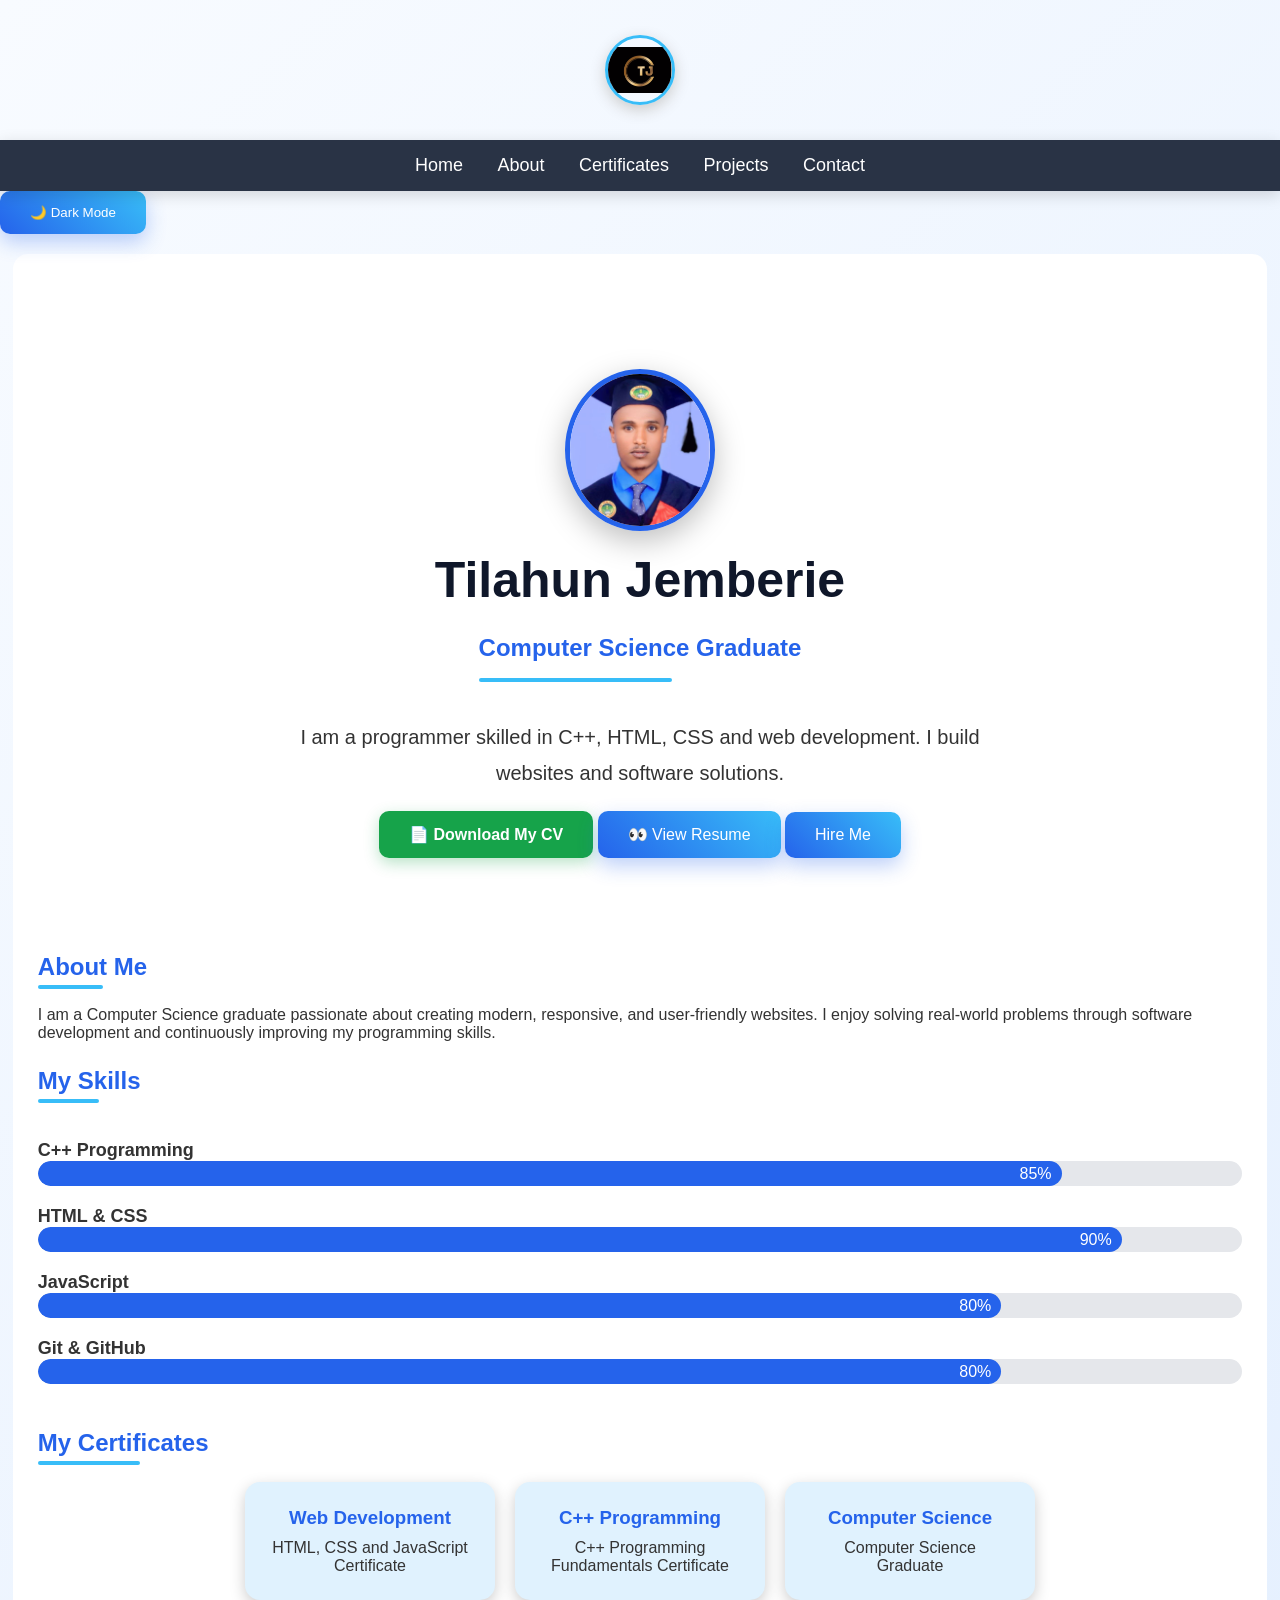
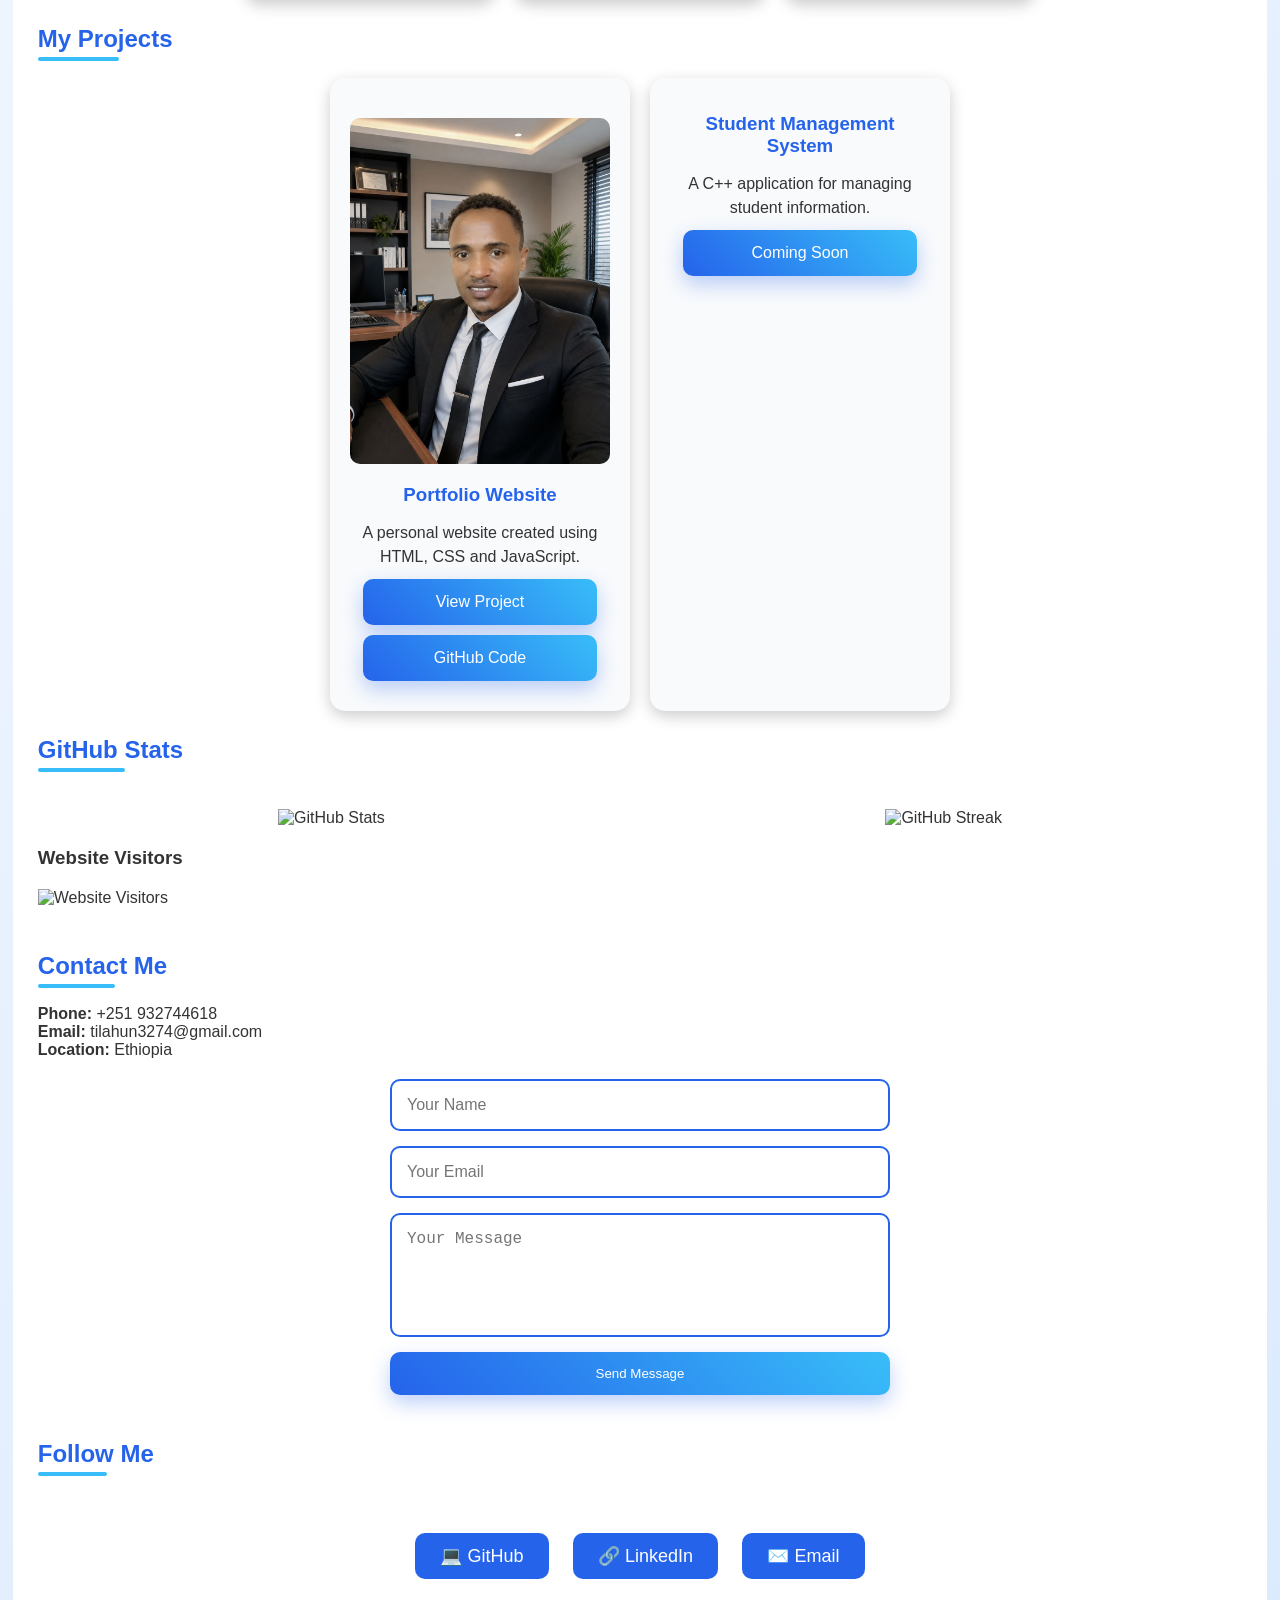
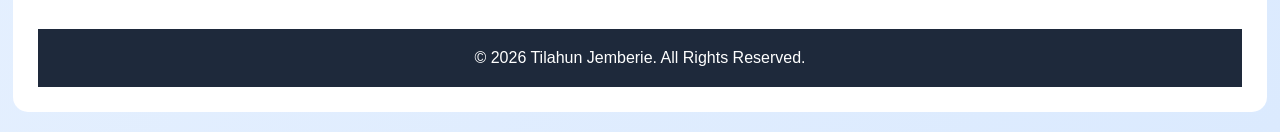
==== index.html @ b41d261a "Update Portfoilo" ====
<!DOCTYPE html>
<html>
<head> 

<meta name="theme-color" content="#2563eb">
   

   <meta charset="UTF-8">

<title>Tilahun Jemberie | Front-End Developer | Computer Science Graduate</title>

<meta name="description" content="Tilahun Jemberie is a Computer Science graduate and Front-End Developer specializing in HTML, CSS, JavaScript, C++ and responsive web development.">

<meta name="keywords" content="Tilahun Jemberie, Front-End Developer, Web Developer Ethiopia, HTML, CSS, JavaScript, C++, Portfolio">

<meta name="author" content="Tilahun Jemberie">

<meta name="robots" content="index, follow">

<meta name="viewport" content="width=device-width, initial-scale=1.0">

<link rel="canonical" href="https://tilahunjemberie.github.io/myportfolio/">

<meta property="og:type" content="website">
<meta property="og:title" content="Tilahun Jemberie Portfolio">
<meta property="og:description" content="Computer Science Graduate and Front-End Developer.">
<meta property="og:url" content="https://tilahunjemberie.github.io/myportfolio/">
<meta property="og:image" content="https://tilahunjemberie.github.io/myportfolio/images/TJ-logo.PNG">

<meta name="twitter:card" content="summary_large_image">
<meta name="twitter:title" content="Tilahun Jemberie Portfolio">
<meta name="twitter:description" content="Front-End Developer Portfolio">
<meta name="twitter:image" content="https://tilahunjemberie.github.io/myportfolio/images/TJ-logo.PNG">

<link rel="icon" type="image/png" href="images/TJ-logo.PNG">
<link rel="icon" href="favicon.ico">
 <link relel="stysheet" href="style.css">
<script type="application/ld+json">
{
  "@context":"https://schema.org",
  "@type":"Person",
  "name":"Tilahun Jemberie",
  "url":"https://tilahunjemberie.github.io/myportfolio/",
  "jobTitle":"Front-End Developer",
  "alumniOf":"Debre Markos University",
  "knowsAbout":[
    "HTML",
    "CSS",
    "JavaScript",
    "C++",
    "Web Development"
  ],
  "sameAs":[
    "https://github.com/tilahunjemberie",
    "https://www.linkedin.com/in/tilahunjemberie"
  ]
}
</script>
<link rel="stylesheet" href="style.css">

<!-- Google tag (gtag.js) -->
<script async src="https://www.googletagmanager.com/gtag/js?id=G-CJ6YFGTR1T"></script>

<script>
  window.dataLayer = window.dataLayer || [];

  function gtag(){
    dataLayer.push(arguments);
  }

  gtag('js', new Date());

  gtag('config', 'G-CJ6YFGTR1T');
</script>

</head>

<body>
<div id="loader"></div>
<header class="top-logo">
    <img src="./images/TJ-logo.PNG" class="logo" alt="TJ Logo">
</header>
<nav>
    <a href="#home">Home</a>
    <a href="#about">About</a>
    <a href="#certificates">Certificates</a>
    <a href="#projects">Projects</a>
    <a href="#contact">Contact</a>
</nav>
<button onclick="darkMode()" class="btn">
    🌙 Dark Mode
</button>

<div class="container">

<section id="home" class="hero">

<img src="images/myphoto.jpg" alt="Tilahun Jemberie" width="150">

<h1>Tilahun Jemberie</h1>

<h2 id="typing"></h2>
<p>
I am a programmer skilled in C++, HTML, CSS and web development.
I build websites and software solutions.
</p>

<a href="files/mycv.pdf" download class="btn cv-btn">
    📄 Download My CV
</a>
<a href="files/mycv.pdf" target="_blank" class="btn">
    👀 View Resume
</a>

<a href="#contact" class="btn">
Hire Me
</a>

</section>

<section id="about">

<h2>About Me</h2>

<p>
I am a Computer Science graduate passionate about creating modern, responsive, and user-friendly websites.
I enjoy solving real-world problems through software development and continuously improving my programming skills.
</p></section>


<section id="skills">

<h2>My Skills</h2>

<div class="skill">
    <p>C++ Programming</p>
    <div class="bar">
        <div class="cpp">85%</div>
    </div>
</div>

<div class="skill">
    <p>HTML & CSS</p>
    <div class="bar">
        <div class="htmlcss">90%</div>
    </div>
</div>

<div class="skill">
    <p>JavaScript</p>
    <div class="bar">
        <div class="javascript">80%</div>
    </div>
</div>

<div class="skill">
    <p>Git & GitHub</p>
    <div class="bar">
        <div class="git">80%</div>
    </div>
</div>

</section>
<section id="certificates">

<h2>My Certificates</h2>

<div class="certificate-container">

<div class="certificate-card">
<h3>Web Development</h3>
<p>HTML, CSS and JavaScript Certificate</p>
</div>

<div class="certificate-card">
<h3>C++ Programming</h3>
<p>C++ Programming Fundamentals Certificate</p>
</div>

<div class="certificate-card">
<h3>Computer Science</h3>
<p>Computer Science Graduate</p>
</div>

</div>

</section>

<section id="projects">

<h2>My Projects</h2>

<div class="projects-container">

    <div class="project-card">

        <img src="images/myphoto1.jpg" alt="Portfolio Project">

        <h3>Portfolio Website</h3>

        <p>
        A personal website created using HTML, CSS and JavaScript.
        </p>

        <a href="https://tilahunjemberie.github.io/myportfolio/" class="btn" target="_blank">
View Project
</a>
 <a href="https://github.com/TilahunJemberie/myportfolio" class="btn" target="_blank">
        GitHub Code
    </a>


    </div>


    <div class="project-card">

        <h3>Student Management System</h3>

        <p>
        A C++ application for managing student information.
        </p>

       <a href="#" class="btn">
Coming Soon
</a>

    </div>

</div>


</section> 
<section id="github">

<h2>GitHub Stats</h2>

<div class="github-stats">

<img
src="https://github-readme-stats-git-masterrstaa-rickstaa.vercel.app/api?username=TilahunJemberie&show_icons=true&theme=tokyonight"
alt="GitHub Stats">

<img
src="https://streak-stats.demolab.com?user=TilahunJemberie&theme=tokyonight"
alt="GitHub Streak">

</div>

<h3>Website Visitors</h3>

<img 
src="https://api.visitorbadge.io/api/visitors?path=tilahunjemberie.github.io/myportfolio&label=Visitors&countColor=%232563eb"
alt="Website Visitors">

</section>

<section id="contact">

<h2>Contact Me</h2>

<p><strong>Phone:</strong> +251 932744618</p>
<p><strong>Email:</strong> tilahun3274@gmail.com</p>
<p><strong>Location:</strong> Ethiopia</p>

<form
    class="contact-form"
    action="https://formspree.io/f/xbdnbvbo"
    method="POST">

    <input
        type="text"
        name="name"
        placeholder="Your Name"
        required>

    <input
        type="email"
        name="email"
        placeholder="Your Email"
        required>

    <textarea
        name="message"
        rows="5"
        placeholder="Your Message"
        required></textarea>

    <button type="submit" class="btn">
        Send Message
    </button>

</form>

</section>

<h2>Follow Me</h2>

<div class="social">

<a href="https://github.com/tilahunjemberie" target="_blank">
    💻 GitHub
</a>

<a href="https://www.linkedin.com/in/tilahunjemberie" target="_blank">
    🔗 LinkedIn
</a>

<a href="mailto:tilahun3274@gmail.com">
    ✉️ Email
</a>

</div>
<button id="topBtn" onclick="topFunction()">
    ⬆
</button>


<footer>
<p>© 2026 Tilahun Jemberie. All Rights Reserved.</p>
</footer>

<script src="script.js"></script>
</body>
</html>
---- style.css ----
*{
    margin:0;
    padding:0;
    box-sizing:border-box;
}

html{
    scroll-behavior:smooth;
}

body{
    font-family: Arial, sans-serif;
    background: linear-gradient(135deg, #f8fbff, #dbeafe);
    color: #333;
}

/* Navigation */
 nav{
    background:rgba(30,41,59,0.95);
    padding:15px;
    text-align:center;
    position:sticky;
    top:0;
    z-index:1000;
    backdrop-filter:blur(10px);
    box-shadow:0 4px 15px rgba(0,0,0,.15);
}

nav a{
    color:white;
    text-decoration:none;
    margin:15px;
    font-size:18px;
}

nav a:hover{
    color:#38bdf8;
}


/* Main container */
.container{
    background:white;
    width:98%;
    max-width:1600px;
    margin:20px auto;
    padding:25px;
    border-radius:15px;
}
/* Profile */
section:first-child{
    text-align:center;
}

h1{
    color:#0f172a;
    text-align:center;
    font-size:40px;
}

h2{
    color:#2563eb;
    margin-top:25px;
    margin-bottom:25px;
    position:relative;
    display:inline-block;
}

h2::after{
    content:"";
    position:absolute;
    left:0;
    bottom:-8px;
    width:60%;
    height:4px;
    background:#38bdf8;
    border-radius:5px;
}

img{
    display:block;
    margin:20px auto;
}

.hero img{
    border-radius:50%;
    border:5px solid #2563eb;
}

.project-card img{
    width:100%;
    border-radius:10px;
    border:none;
}

/* Skills */
ul{
    list-style:none;
}

li{
    background:#e0f2fe;
    margin:10px 0;
    padding:12px;
    border-radius:8px;
}


/* Projects */
.project{
    background:#f8fafc;
    padding:20px;
    margin:20px 0;
    border-left:5px solid #2563eb;
    border-radius:10px;
    transition:0.3s;
}

.project:hover{
    transform:translateY(-5px);
    box-shadow:0 8px 20px #ccc;
}


/* Buttons */
/* Buttons */

.btn{
    display:inline-block;
    padding:14px 30px;
    color:white;
    text-decoration:none;
    border:none;
    border-radius:10px;
    cursor:pointer;
    background:linear-gradient(45deg,#2563eb,#38bdf8);
    box-shadow:0 8px 20px rgba(37,99,235,.3);
    transition:all .3s ease;
}

.btn:hover{
    transform:translateY(-4px);
    box-shadow:0 12px 25px rgba(37,99,235,.4);
}

/* Footer */
footer{
    background:#1e293b;
    color:#fff;
    text-align:center;
    padding:20px;
    margin-top:40px;
    font-size:16px;
}
.dark footer{
    background:#020617;
    color:#fff;
}


/* Mobile */
.skill{
    margin:20px 0;
}

.skill p{
    font-size:18px;
    font-weight:bold;
}

.bar{
    background:#e5e7eb;
    border-radius:20px;
    height:25px;
    overflow:hidden;
}

.bar div{
    height:100%;
    background:#2563eb;
    color:white;
    text-align:right;
    padding-right:10px;
    line-height:25px;
    border-radius:20px;
}

.cpp{
    width:85%;
}

.htmlcss{
    width:90%;
}

.dark{
    background:linear-gradient(135deg,#020617,#1e293b);
}

.dark h1,
.dark h2,
.dark h3,
.dark p,
.dark li {
    color: white;
}

.dark .project {
    background: #334155;
}

.dark .btn{
    background:#38bdf8;
    color:#0f172a;
}
.hero{
    text-align:center;
    padding:70px 20px;
    animation:fadeIn 1.5s ease;
}


.hero img{

box-shadow:0 10px 30px rgba(0,0,0,.25);

}

.hero img:hover{

transform:scale(1.08);

box-shadow:0 20px 40px rgba(0,0,0,.35);

} 
.hero h1{
    font-size:50px;
    animation:slideDown 1s ease;
}

.hero p{
    font-size:20px;
    max-width:700px;
    margin:20px auto;
    line-height:1.8;
}
@keyframes fadeIn{
    from{
        opacity:0;
    }
    to{
        opacity:1;
    }
}

@keyframes slideDown{
    from{
        transform:translateY(-30px);
        opacity:0;
    }
    to{
        transform:translateY(0);
        opacity:1;
    }
}
/* Project Cards */

.projects-container{
    display:flex;
    gap:20px;
    flex-wrap:wrap;
    justify-content:center;
}

.project-card{
    background:#f8fafc;
    width:300px;
    padding:20px;
    border-radius:15px;
    text-align:center;
    box-shadow:0 5px 15px #ccc;
    transition:0.3s;
}

.project-card h3{
    color:#2563eb;
    margin:15px 0;
}

.project-card p{
    line-height:1.5;
}
.project-card .btn{

display:block;

margin:10px auto;

width:90%;

}


/* Dark Mode Project Cards */

.dark .project-card{
    background:#334155;
}

.dark .project-card h3{
    color:#38bdf8;
}


/* Mobile Project Cards */

@media(max-width:600px){

    .project-card{
        width:100%;
    }

}
/* Contact Form */

.contact-form{
    display:flex;
    flex-direction:column;
    gap:15px;
    max-width:500px;
    margin:20px auto;
}

.contact-form input,
.contact-form textarea{
    padding:15px;
    border:2px solid #2563eb;
    border-radius:10px;
    font-size:16px;
    outline:none;
}

.contact-form textarea{
    resize:none;
}

.contact-form input:focus,
.contact-form textarea:focus{
    border-color:#38bdf8;
}

.contact-form button{
    border:none;
    cursor:pointer;
}


/* Dark Mode */

.dark .contact-form input,
.dark .contact-form textarea{
    background:#334155;
    color:white;
}
/* Certificates */

.certificate-container{
    display:flex;
    gap:20px;
    flex-wrap:wrap;
    justify-content:center;
}

.certificate-card{
    background:#e0f2fe;
    width:250px;
    padding:25px;
    border-radius:15px;
    text-align:center;
    box-shadow:0 5px 15px #ccc;
    transition:0.3s;
}

.certificate-card:hover{
    transform:translateY(-8px);
}

.certificate-card h3{
    color:#2563eb;
    margin-bottom:10px;
}


.dark .certificate-card{
    background:#334155;
}

.dark .certificate-card h3{
    color:#38bdf8;
}


@media(max-width:600px){

    .certificate-card{
        width:100%;
    }

}
/* Social Links */

.social{
    text-align:center;
    margin:30px 0;
}

.social a{
    display:inline-block;
    background:#2563eb;
    color:white;
    text-decoration:none;
    padding:12px 25px;
    margin:10px;
    border-radius:10px;
    transition:0.3s;
}

.social a:hover{
    background:#1d4ed8;
    transform:translateY(-5px);
}


.dark .social a{
    background:#38bdf8;
    color:#0f172a;
}


@media(max-width:600px){

    .social a{
        display:block;
        width:70%;
        margin:15px auto;
    }

}
.javascript{
    width:80%;
}

.git{
    width:80%;
}
@media (max-width:600px){

    nav a{
        display:block;
        margin:10px;
    }


    .project-card,
    .certificate-card{
        width:100%;
    }

    .hero img{
        width:120px;
        height:120px;
    }

    .btn{
        display:block;
        width:80%;
        margin:10px auto;
    }
}
.dark .container{
    background:#1e293b;
    color:white;

}
.dark nav,
.dark footer{
    background:#020617;
}
.dark .bar{
    background:#475569;
}
#typing{
    color:#2563eb;
    min-height:40px;
}
.social a{
    display:inline-flex;
    align-items:center;
    justify-content:center;
    gap:8px;
    font-size:18px;
    transition:0.3s;
}

.social a:hover{
    transform:translateY(-8px) scale(1.05);
}
/* CV Button */

.cv-btn{
    background:#16a34a;
    font-weight:bold;
    box-shadow:0 5px 15px rgba(22,163,74,0.3);
}

.cv-btn:hover{
    background:#15803d;
    transform:translateY(-5px);
}
/* Logo */

.top-logo{
    text-align:center;
    padding:15px;
}

.logo{
    width:70px;
    height:70px;
    object-fit:contain;
    border-radius:50%;
    border:3px solid #38bdf8;
    box-shadow:0 5px 15px #ccc;
}
/* Scroll To Top */

#topBtn{
    display:none;
    position:fixed;
    bottom:20px;
    right:20px;
    z-index:999;
    border:none;
    outline:none;
    background:#2563eb;
    color:white;
    cursor:pointer;
    padding:15px 18px;
    border-radius:50%;
    font-size:22px;
    transition:.3s;
}

#topBtn:hover{
    background:#1d4ed8;
    transform:scale(1.1);

}
.project-card,
.certificate-card{

transition:.4s;

}

.project-card:hover,
.certificate-card:hover{

transform:translateY(-10px) scale(1.03);

box-shadow:0 15px 35px rgba(0,0,0,.2);

}
@media (max-width:600px){

.container{
    width:100%;
    margin:0;
    padding:15px;
    border-radius:0;
}

}
#loader{
position:fixed;
top:0;
left:0;
width:100%;
height:100%;
background:white;
display:flex;
justify-content:center;
align-items:center;
z-index:9999;
}

#loader::after{
content:"";
width:50px;
height:50px;
border:5px solid #2563eb;
border-top:5px solid transparent;
border-radius:50%;
animation:spin 1s linear infinite;
}

@keyframes spin{
100%{
transform:rotate(360deg);
}
}
#github img{
    display:block;
    margin:20px auto;
    max-width:100%;
}
.visitor-counter{
    text-align:center;
    margin:30px 0;
}

.visitor-counter img{
    margin:auto;
}
.github-stats{
    display:flex;
    gap:20px;
    flex-wrap:wrap;
    justify-content:center;
}

.github-stats img{
    max-width:100%;
}
---- style.css ----
*{
    margin:0;
    padding:0;
    box-sizing:border-box;
}

html{
    scroll-behavior:smooth;
}

body{
    font-family: Arial, sans-serif;
    background: linear-gradient(135deg, #f8fbff, #dbeafe);
    color: #333;
}

/* Navigation */
 nav{
    background:rgba(30,41,59,0.95);
    padding:15px;
    text-align:center;
    position:sticky;
    top:0;
    z-index:1000;
    backdrop-filter:blur(10px);
    box-shadow:0 4px 15px rgba(0,0,0,.15);
}

nav a{
    color:white;
    text-decoration:none;
    margin:15px;
    font-size:18px;
}

nav a:hover{
    color:#38bdf8;
}


/* Main container */
.container{
    background:white;
    width:98%;
    max-width:1600px;
    margin:20px auto;
    padding:25px;
    border-radius:15px;
}
/* Profile */
section:first-child{
    text-align:center;
}

h1{
    color:#0f172a;
    text-align:center;
    font-size:40px;
}

h2{
    color:#2563eb;
    margin-top:25px;
    margin-bottom:25px;
    position:relative;
    display:inline-block;
}

h2::after{
    content:"";
    position:absolute;
    left:0;
    bottom:-8px;
    width:60%;
    height:4px;
    background:#38bdf8;
    border-radius:5px;
}

img{
    display:block;
    margin:20px auto;
}

.hero img{
    border-radius:50%;
    border:5px solid #2563eb;
}

.project-card img{
    width:100%;
    border-radius:10px;
    border:none;
}

/* Skills */
ul{
    list-style:none;
}

li{
    background:#e0f2fe;
    margin:10px 0;
    padding:12px;
    border-radius:8px;
}


/* Projects */
.project{
    background:#f8fafc;
    padding:20px;
    margin:20px 0;
    border-left:5px solid #2563eb;
    border-radius:10px;
    transition:0.3s;
}

.project:hover{
    transform:translateY(-5px);
    box-shadow:0 8px 20px #ccc;
}


/* Buttons */
/* Buttons */

.btn{
    display:inline-block;
    padding:14px 30px;
    color:white;
    text-decoration:none;
    border:none;
    border-radius:10px;
    cursor:pointer;
    background:linear-gradient(45deg,#2563eb,#38bdf8);
    box-shadow:0 8px 20px rgba(37,99,235,.3);
    transition:all .3s ease;
}

.btn:hover{
    transform:translateY(-4px);
    box-shadow:0 12px 25px rgba(37,99,235,.4);
}

/* Footer */
footer{
    background:#1e293b;
    color:#fff;
    text-align:center;
    padding:20px;
    margin-top:40px;
    font-size:16px;
}
.dark footer{
    background:#020617;
    color:#fff;
}


/* Mobile */
.skill{
    margin:20px 0;
}

.skill p{
    font-size:18px;
    font-weight:bold;
}

.bar{
    background:#e5e7eb;
    border-radius:20px;
    height:25px;
    overflow:hidden;
}

.bar div{
    height:100%;
    background:#2563eb;
    color:white;
    text-align:right;
    padding-right:10px;
    line-height:25px;
    border-radius:20px;
}

.cpp{
    width:85%;
}

.htmlcss{
    width:90%;
}

.dark{
    background:linear-gradient(135deg,#020617,#1e293b);
}

.dark h1,
.dark h2,
.dark h3,
.dark p,
.dark li {
    color: white;
}

.dark .project {
    background: #334155;
}

.dark .btn{
    background:#38bdf8;
    color:#0f172a;
}
.hero{
    text-align:center;
    padding:70px 20px;
    animation:fadeIn 1.5s ease;
}


.hero img{

box-shadow:0 10px 30px rgba(0,0,0,.25);

}

.hero img:hover{

transform:scale(1.08);

box-shadow:0 20px 40px rgba(0,0,0,.35);

} 
.hero h1{
    font-size:50px;
    animation:slideDown 1s ease;
}

.hero p{
    font-size:20px;
    max-width:700px;
    margin:20px auto;
    line-height:1.8;
}
@keyframes fadeIn{
    from{
        opacity:0;
    }
    to{
        opacity:1;
    }
}

@keyframes slideDown{
    from{
        transform:translateY(-30px);
        opacity:0;
    }
    to{
        transform:translateY(0);
        opacity:1;
    }
}
/* Project Cards */

.projects-container{
    display:flex;
    gap:20px;
    flex-wrap:wrap;
    justify-content:center;
}

.project-card{
    background:#f8fafc;
    width:300px;
    padding:20px;
    border-radius:15px;
    text-align:center;
    box-shadow:0 5px 15px #ccc;
    transition:0.3s;
}

.project-card h3{
    color:#2563eb;
    margin:15px 0;
}

.project-card p{
    line-height:1.5;
}
.project-card .btn{

display:block;

margin:10px auto;

width:90%;

}


/* Dark Mode Project Cards */

.dark .project-card{
    background:#334155;
}

.dark .project-card h3{
    color:#38bdf8;
}


/* Mobile Project Cards */

@media(max-width:600px){

    .project-card{
        width:100%;
    }

}
/* Contact Form */

.contact-form{
    display:flex;
    flex-direction:column;
    gap:15px;
    max-width:500px;
    margin:20px auto;
}

.contact-form input,
.contact-form textarea{
    padding:15px;
    border:2px solid #2563eb;
    border-radius:10px;
    font-size:16px;
    outline:none;
}

.contact-form textarea{
    resize:none;
}

.contact-form input:focus,
.contact-form textarea:focus{
    border-color:#38bdf8;
}

.contact-form button{
    border:none;
    cursor:pointer;
}


/* Dark Mode */

.dark .contact-form input,
.dark .contact-form textarea{
    background:#334155;
    color:white;
}
/* Certificates */

.certificate-container{
    display:flex;
    gap:20px;
    flex-wrap:wrap;
    justify-content:center;
}

.certificate-card{
    background:#e0f2fe;
    width:250px;
    padding:25px;
    border-radius:15px;
    text-align:center;
    box-shadow:0 5px 15px #ccc;
    transition:0.3s;
}

.certificate-card:hover{
    transform:translateY(-8px);
}

.certificate-card h3{
    color:#2563eb;
    margin-bottom:10px;
}


.dark .certificate-card{
    background:#334155;
}

.dark .certificate-card h3{
    color:#38bdf8;
}


@media(max-width:600px){

    .certificate-card{
        width:100%;
    }

}
/* Social Links */

.social{
    text-align:center;
    margin:30px 0;
}

.social a{
    display:inline-block;
    background:#2563eb;
    color:white;
    text-decoration:none;
    padding:12px 25px;
    margin:10px;
    border-radius:10px;
    transition:0.3s;
}

.social a:hover{
    background:#1d4ed8;
    transform:translateY(-5px);
}


.dark .social a{
    background:#38bdf8;
    color:#0f172a;
}


@media(max-width:600px){

    .social a{
        display:block;
        width:70%;
        margin:15px auto;
    }

}
.javascript{
    width:80%;
}

.git{
    width:80%;
}
@media (max-width:600px){

    nav a{
        display:block;
        margin:10px;
    }


    .project-card,
    .certificate-card{
        width:100%;
    }

    .hero img{
        width:120px;
        height:120px;
    }

    .btn{
        display:block;
        width:80%;
        margin:10px auto;
    }
}
.dark .container{
    background:#1e293b;
    color:white;

}
.dark nav,
.dark footer{
    background:#020617;
}
.dark .bar{
    background:#475569;
}
#typing{
    color:#2563eb;
    min-height:40px;
}
.social a{
    display:inline-flex;
    align-items:center;
    justify-content:center;
    gap:8px;
    font-size:18px;
    transition:0.3s;
}

.social a:hover{
    transform:translateY(-8px) scale(1.05);
}
/* CV Button */

.cv-btn{
    background:#16a34a;
    font-weight:bold;
    box-shadow:0 5px 15px rgba(22,163,74,0.3);
}

.cv-btn:hover{
    background:#15803d;
    transform:translateY(-5px);
}
/* Logo */

.top-logo{
    text-align:center;
    padding:15px;
}

.logo{
    width:70px;
    height:70px;
    object-fit:contain;
    border-radius:50%;
    border:3px solid #38bdf8;
    box-shadow:0 5px 15px #ccc;
}
/* Scroll To Top */

#topBtn{
    display:none;
    position:fixed;
    bottom:20px;
    right:20px;
    z-index:999;
    border:none;
    outline:none;
    background:#2563eb;
    color:white;
    cursor:pointer;
    padding:15px 18px;
    border-radius:50%;
    font-size:22px;
    transition:.3s;
}

#topBtn:hover{
    background:#1d4ed8;
    transform:scale(1.1);

}
.project-card,
.certificate-card{

transition:.4s;

}

.project-card:hover,
.certificate-card:hover{

transform:translateY(-10px) scale(1.03);

box-shadow:0 15px 35px rgba(0,0,0,.2);

}
@media (max-width:600px){

.container{
    width:100%;
    margin:0;
    padding:15px;
    border-radius:0;
}

}
#loader{
position:fixed;
top:0;
left:0;
width:100%;
height:100%;
background:white;
display:flex;
justify-content:center;
align-items:center;
z-index:9999;
}

#loader::after{
content:"";
width:50px;
height:50px;
border:5px solid #2563eb;
border-top:5px solid transparent;
border-radius:50%;
animation:spin 1s linear infinite;
}

@keyframes spin{
100%{
transform:rotate(360deg);
}
}
#github img{
    display:block;
    margin:20px auto;
    max-width:100%;
}
.visitor-counter{
    text-align:center;
    margin:30px 0;
}

.visitor-counter img{
    margin:auto;
}
.github-stats{
    display:flex;
    gap:20px;
    flex-wrap:wrap;
    justify-content:center;
}

.github-stats img{
    max-width:100%;
}
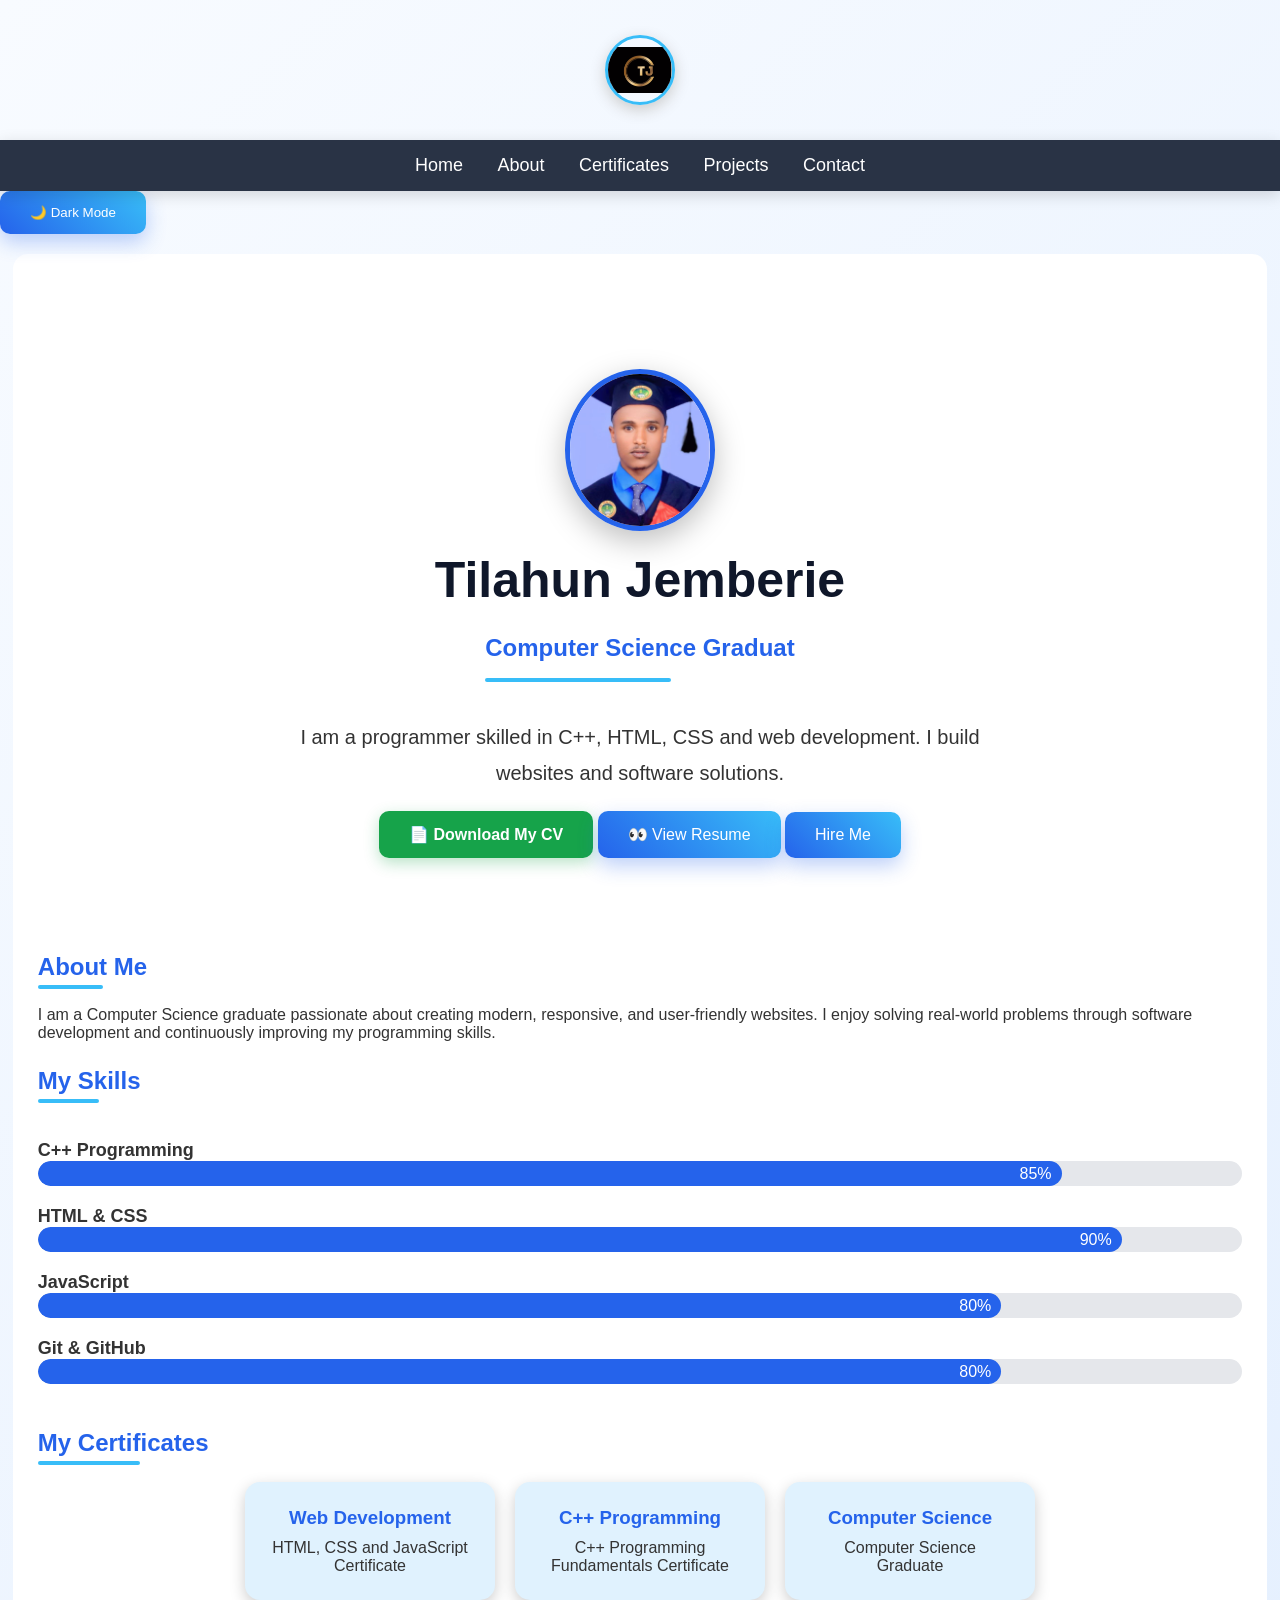
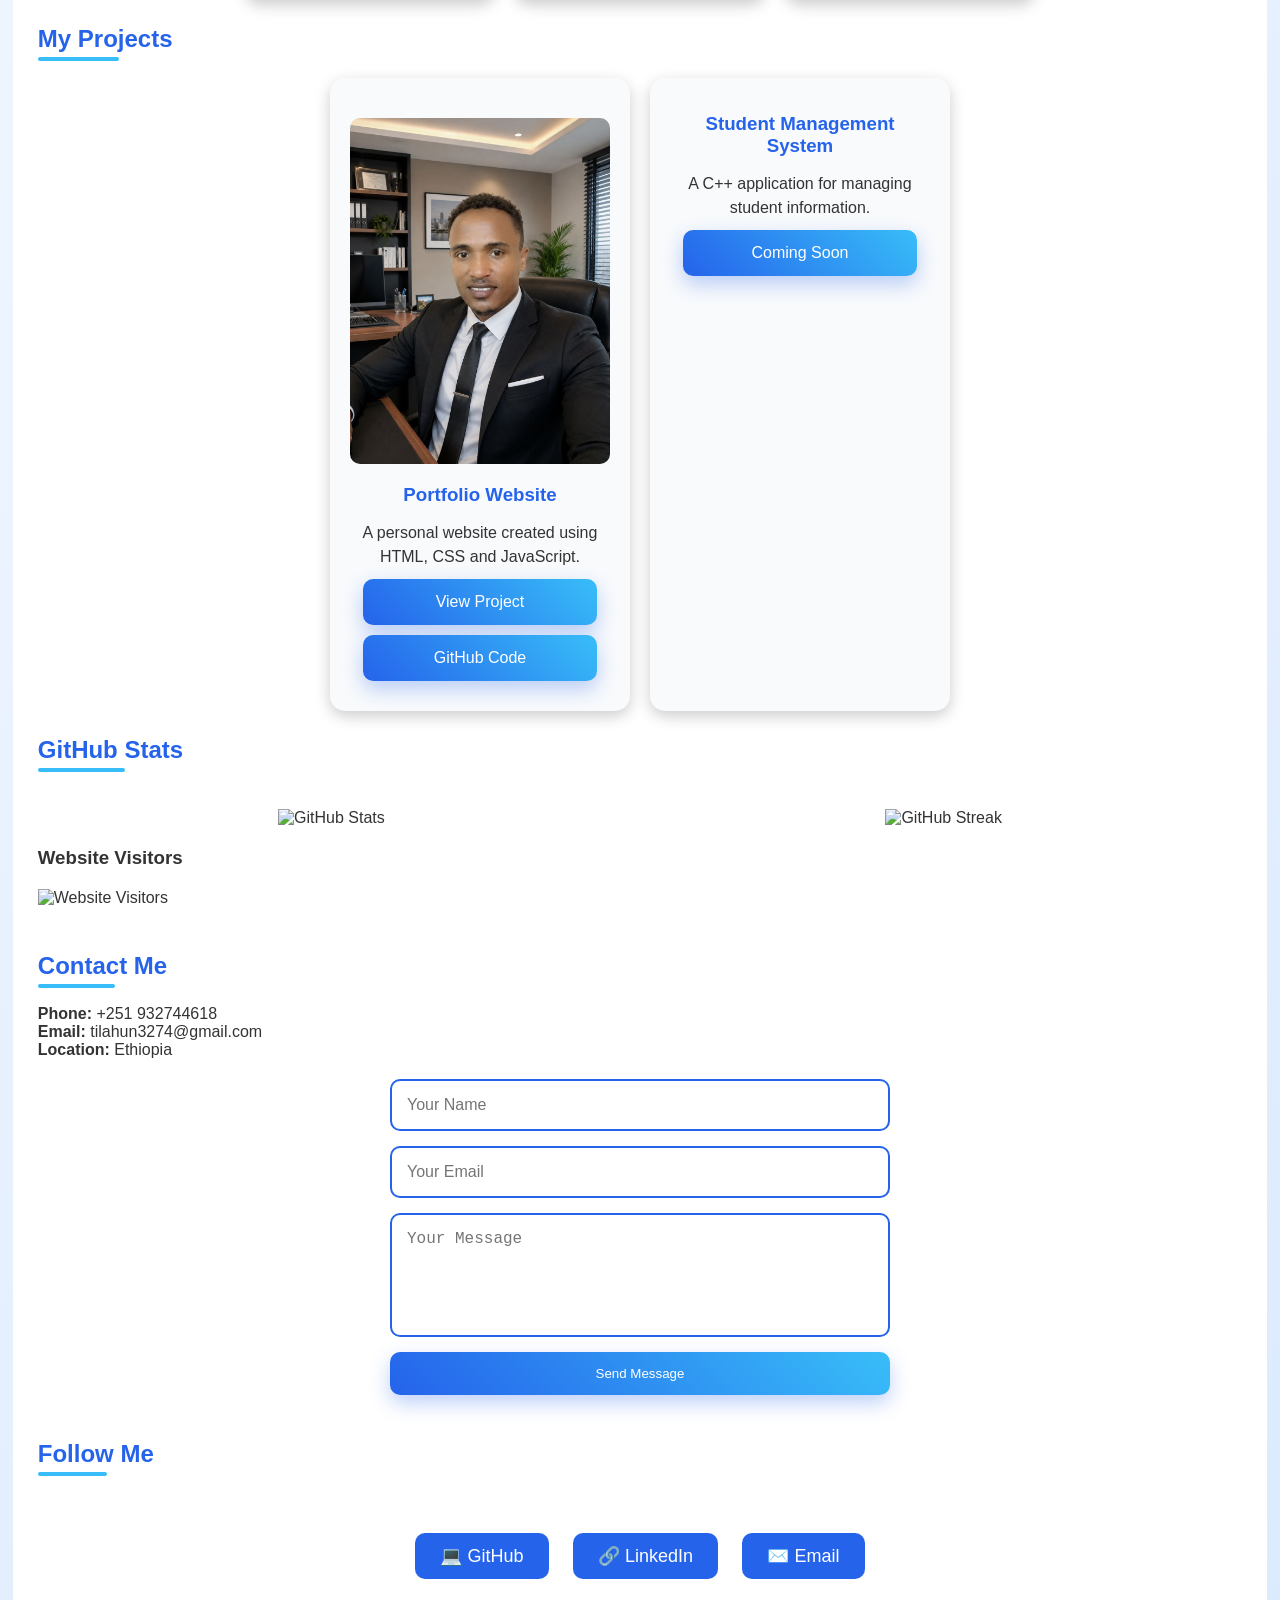
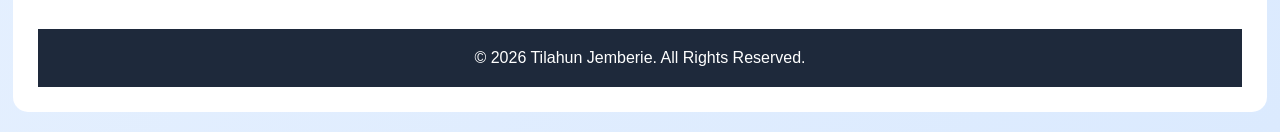
==== commit d949ed41: "Update Portfolio" ====
--- a/index.html
+++ b/index.html
@@ -33,9 +33,7 @@
 <meta name="twitter:image" content="https://tilahunjemberie.github.io/myportfolio/images/TJ-logo.PNG">
 
 <link rel="icon" type="image/png" href="images/TJ-logo.PNG">
-<link rel="icon" href="favicon.ico">
- <link relel="stysheet" href="style.css">
-<script type="application/ld+json">
+ <script type="application/ld+json">
 {
   "@context":"https://schema.org",
   "@type":"Person",
@@ -238,7 +236,7 @@
 <div class="github-stats">
 
 <img
-src="https://github-readme-stats-git-masterrstaa-rickstaa.vercel.app/api?username=TilahunJemberie&show_icons=true&theme=tokyonight"
+src="https://github-readme-stats.vercel.app/api?username=TilahunJemberie&show_icons=true&theme=tokyonight"
 alt="GitHub Stats">
 
 <img
--- a/style.css
+++ b/style.css
@@ -631,4 +631,15 @@
 
 .github-stats img{
     max-width:100%;
+}
+.github-stats{
+    display:flex;
+    justify-content:center;
+    align-items:center;
+    gap:20px;
+    flex-wrap:wrap;
+}
+
+.github-stats img{
+    max-width:100%;
 }
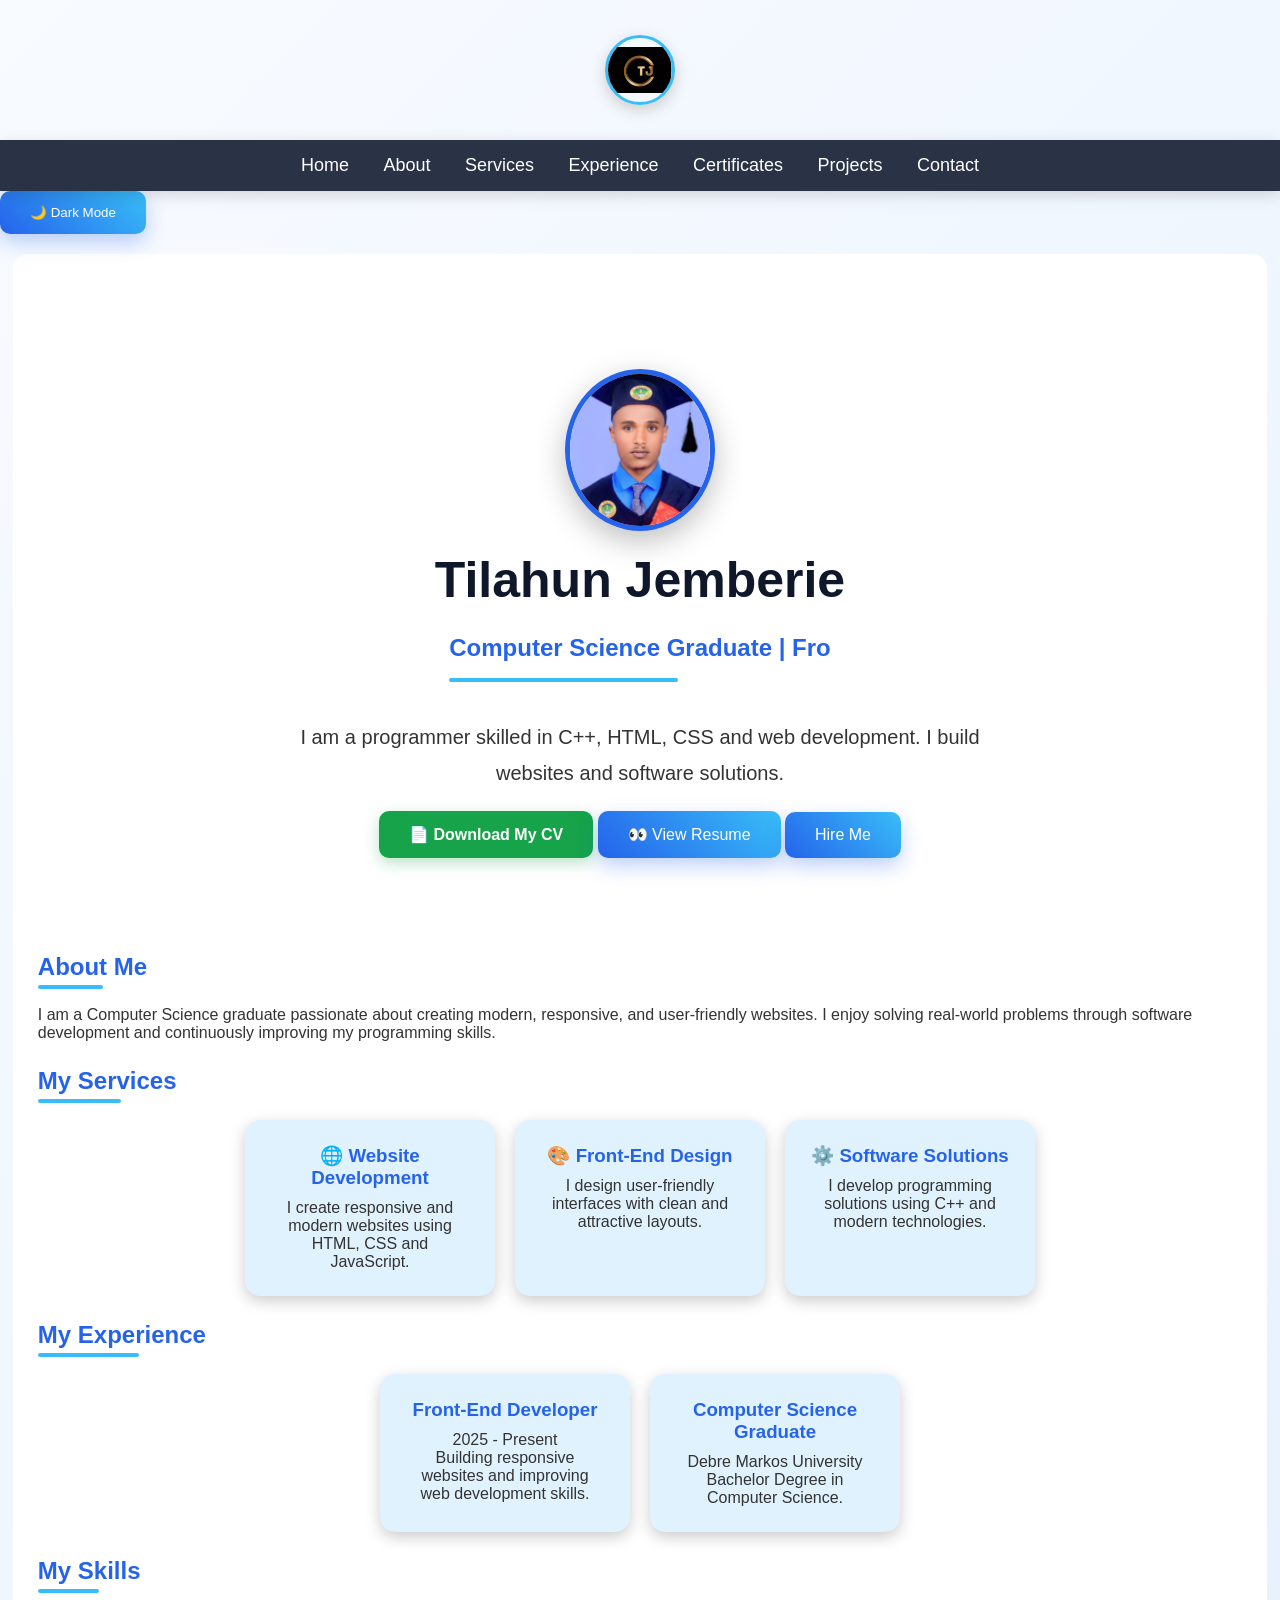
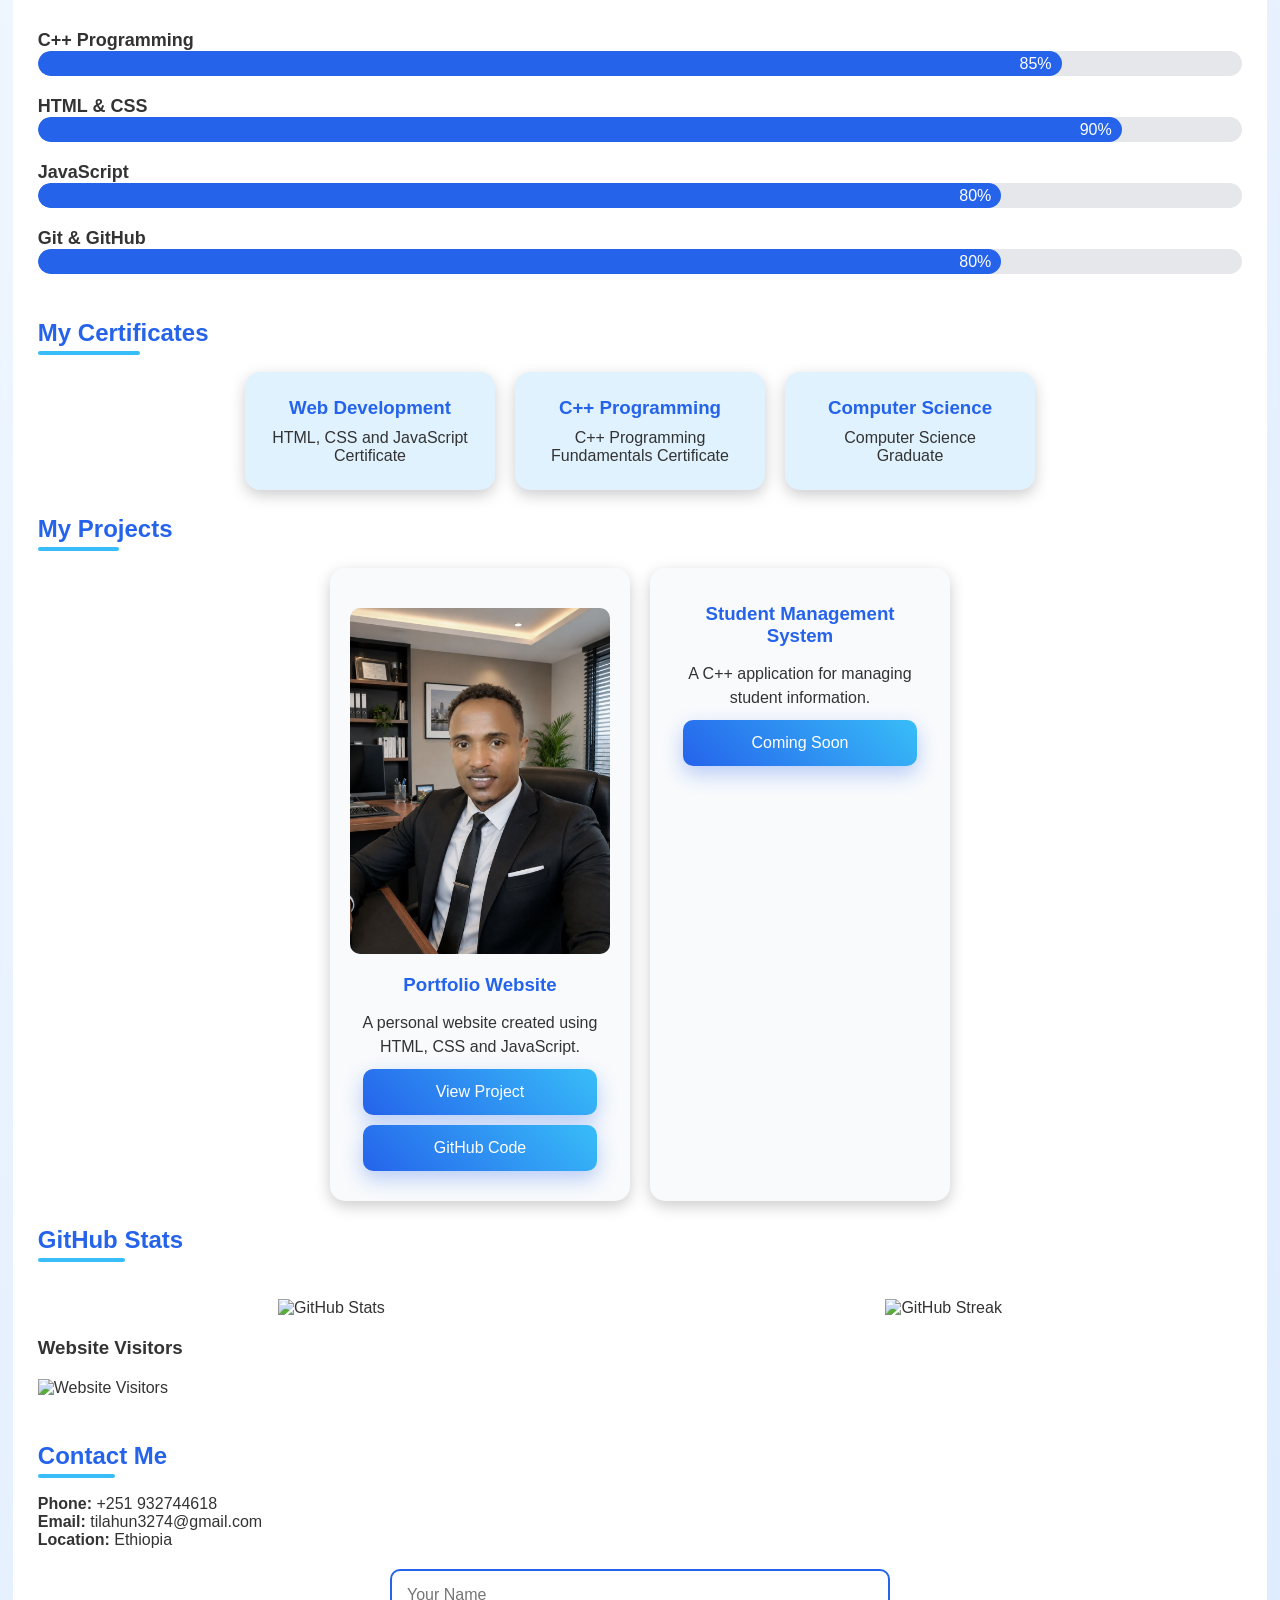
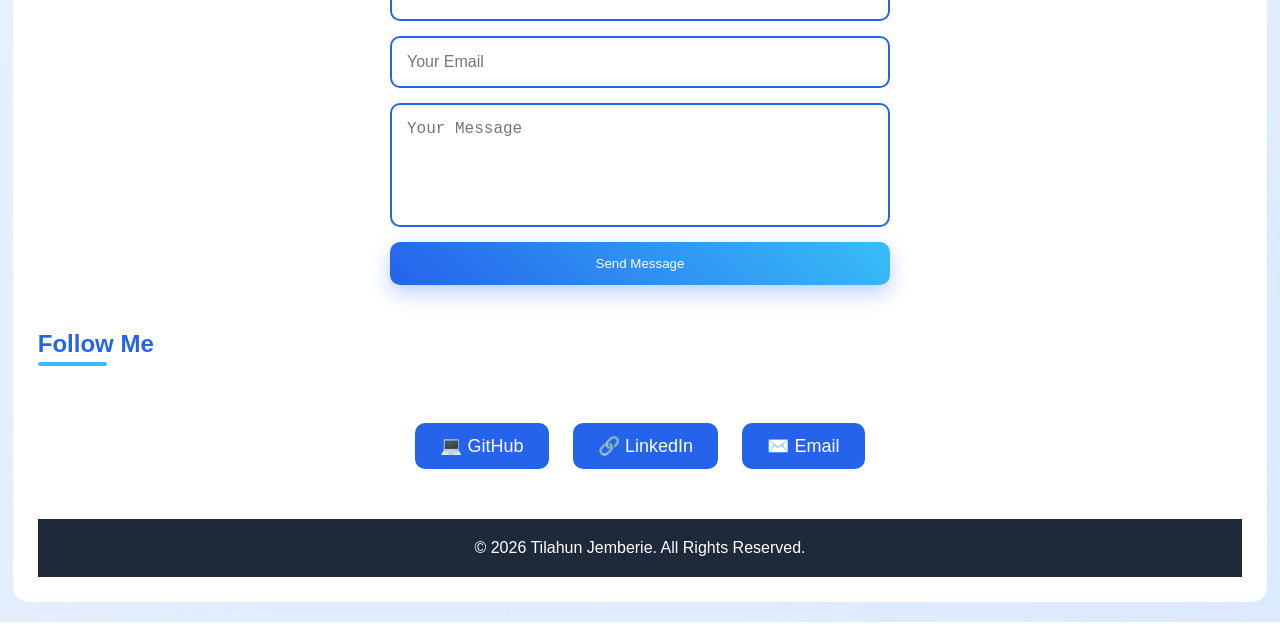
==== commit a4e44563: "Update Portfolio" ====
--- a/index.html
+++ b/index.html
@@ -78,13 +78,21 @@
 <header class="top-logo">
     <img src="./images/TJ-logo.PNG" class="logo" alt="TJ Logo">
 </header>
-<nav>
-    <a href="#home">Home</a>
-    <a href="#about">About</a>
-    <a href="#certificates">Certificates</a>
-    <a href="#projects">Projects</a>
-    <a href="#contact">Contact</a>
+<button class="menu-btn" onclick="toggleMenu()">
+☰
+</button>
+  <nav id="nav-menu">
+
+<a href="#home">Home</a>
+<a href="#about">About</a>
+<a href="#services">Services</a>
+<a href="#experience">Experience</a>
+<a href="#certificates">Certificates</a>
+<a href="#projects">Projects</a>
+<a href="#contact">Contact</a>
+
 </nav>
+
 <button onclick="darkMode()" class="btn">
     🌙 Dark Mode
 </button>
@@ -124,7 +132,92 @@
 I am a Computer Science graduate passionate about creating modern, responsive, and user-friendly websites.
 I enjoy solving real-world problems through software development and continuously improving my programming skills.
 </p></section>
-
+<section id="services">
+
+<h2>My Services</h2>
+
+<div class="certificate-container">
+
+<div class="certificate-card">
+
+<h3>🌐 Website Development</h3>
+
+<p>
+I create responsive and modern websites using HTML, CSS and JavaScript.
+</p>
+
+</div>
+
+
+<div class="certificate-card">
+
+<h3>🎨 Front-End Design</h3>
+
+<p>
+I design user-friendly interfaces with clean and attractive layouts.
+</p>
+
+</div>
+
+
+<div class="certificate-card">
+
+<h3>⚙️ Software Solutions</h3>
+
+<p>
+I develop programming solutions using C++ and modern technologies.
+</p>
+
+</div>
+
+</div>
+
+</section>
+
+
+
+<section id="experience">
+
+<h2>My Experience</h2>
+
+
+<div class="certificate-container">
+
+
+<div class="certificate-card">
+
+<h3>Front-End Developer</h3>
+
+<p>
+2025 - Present
+</p>
+
+<p>
+Building responsive websites and improving web development skills.
+</p>
+
+</div>
+
+
+<div class="certificate-card">
+
+<h3>Computer Science Graduate</h3>
+
+<p>
+Debre Markos University
+</p>
+
+<p>
+Bachelor Degree in Computer Science.
+</p>
+
+</div>
+
+
+</div>
+
+
+</section>
 
 <section id="skills">
 
@@ -238,7 +331,6 @@
 <img
 src="https://github-readme-stats.vercel.app/api?username=TilahunJemberie&show_icons=true&theme=tokyonight"
 alt="GitHub Stats">
-
 <img
 src="https://streak-stats.demolab.com?user=TilahunJemberie&theme=tokyonight"
 alt="GitHub Streak">
--- a/style.css
+++ b/style.css
@@ -632,14 +632,53 @@
 .github-stats img{
     max-width:100%;
 }
-.github-stats{
-    display:flex;
-    justify-content:center;
-    align-items:center;
-    gap:20px;
-    flex-wrap:wrap;
-}
-
-.github-stats img{
-    max-width:100%;
+.menu-btn{
+
+display:none;
+background:#2563eb;
+color:white;
+border:none;
+font-size:28px;
+padding:10px 15px;
+border-radius:8px;
+cursor:pointer;
+
+}
+
+
+/* Mobile Menu */
+
+@media(max-width:600px){
+
+
+.menu-btn{
+
+display:block;
+margin:10px auto;
+
+}
+
+
+nav{
+
+display:none;
+
+}
+
+
+nav.active{
+
+display:block;
+
+}
+
+
+nav a{
+
+display:block;
+padding:12px;
+
+}
+
+
 }
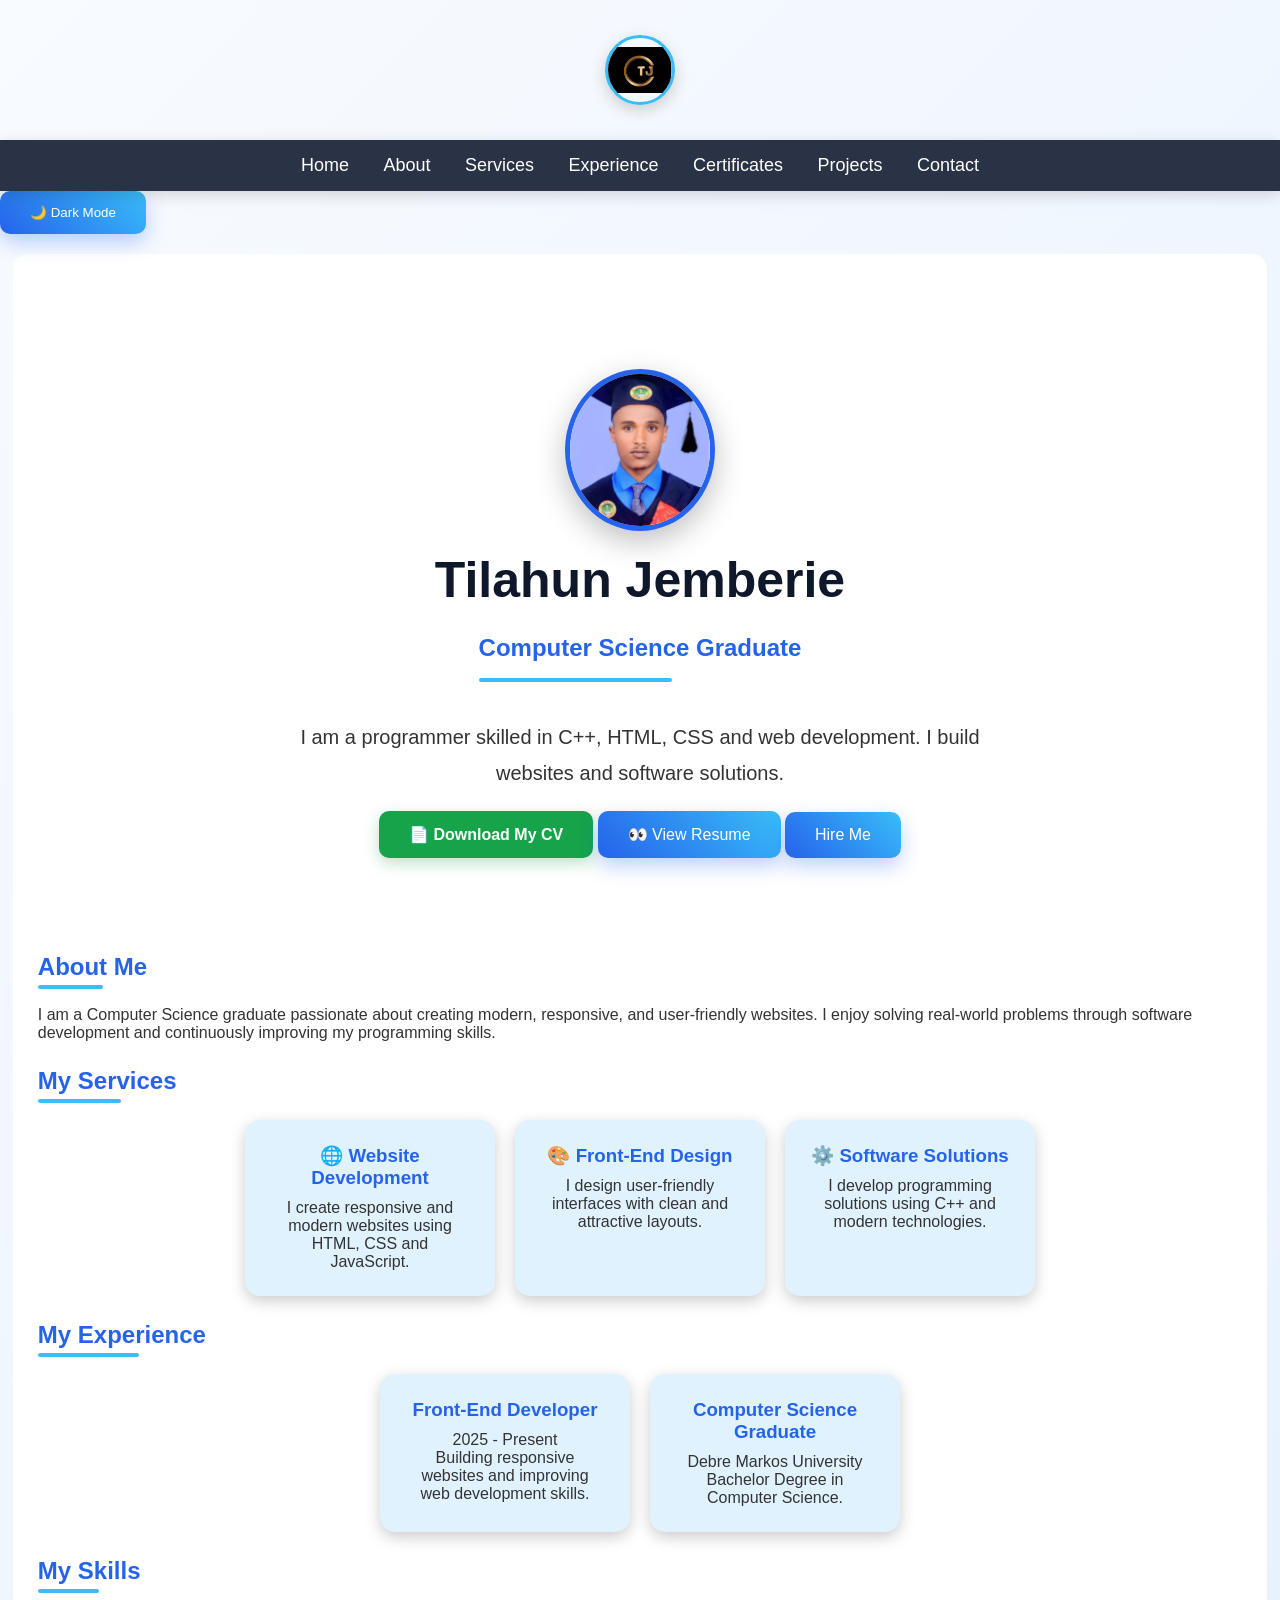
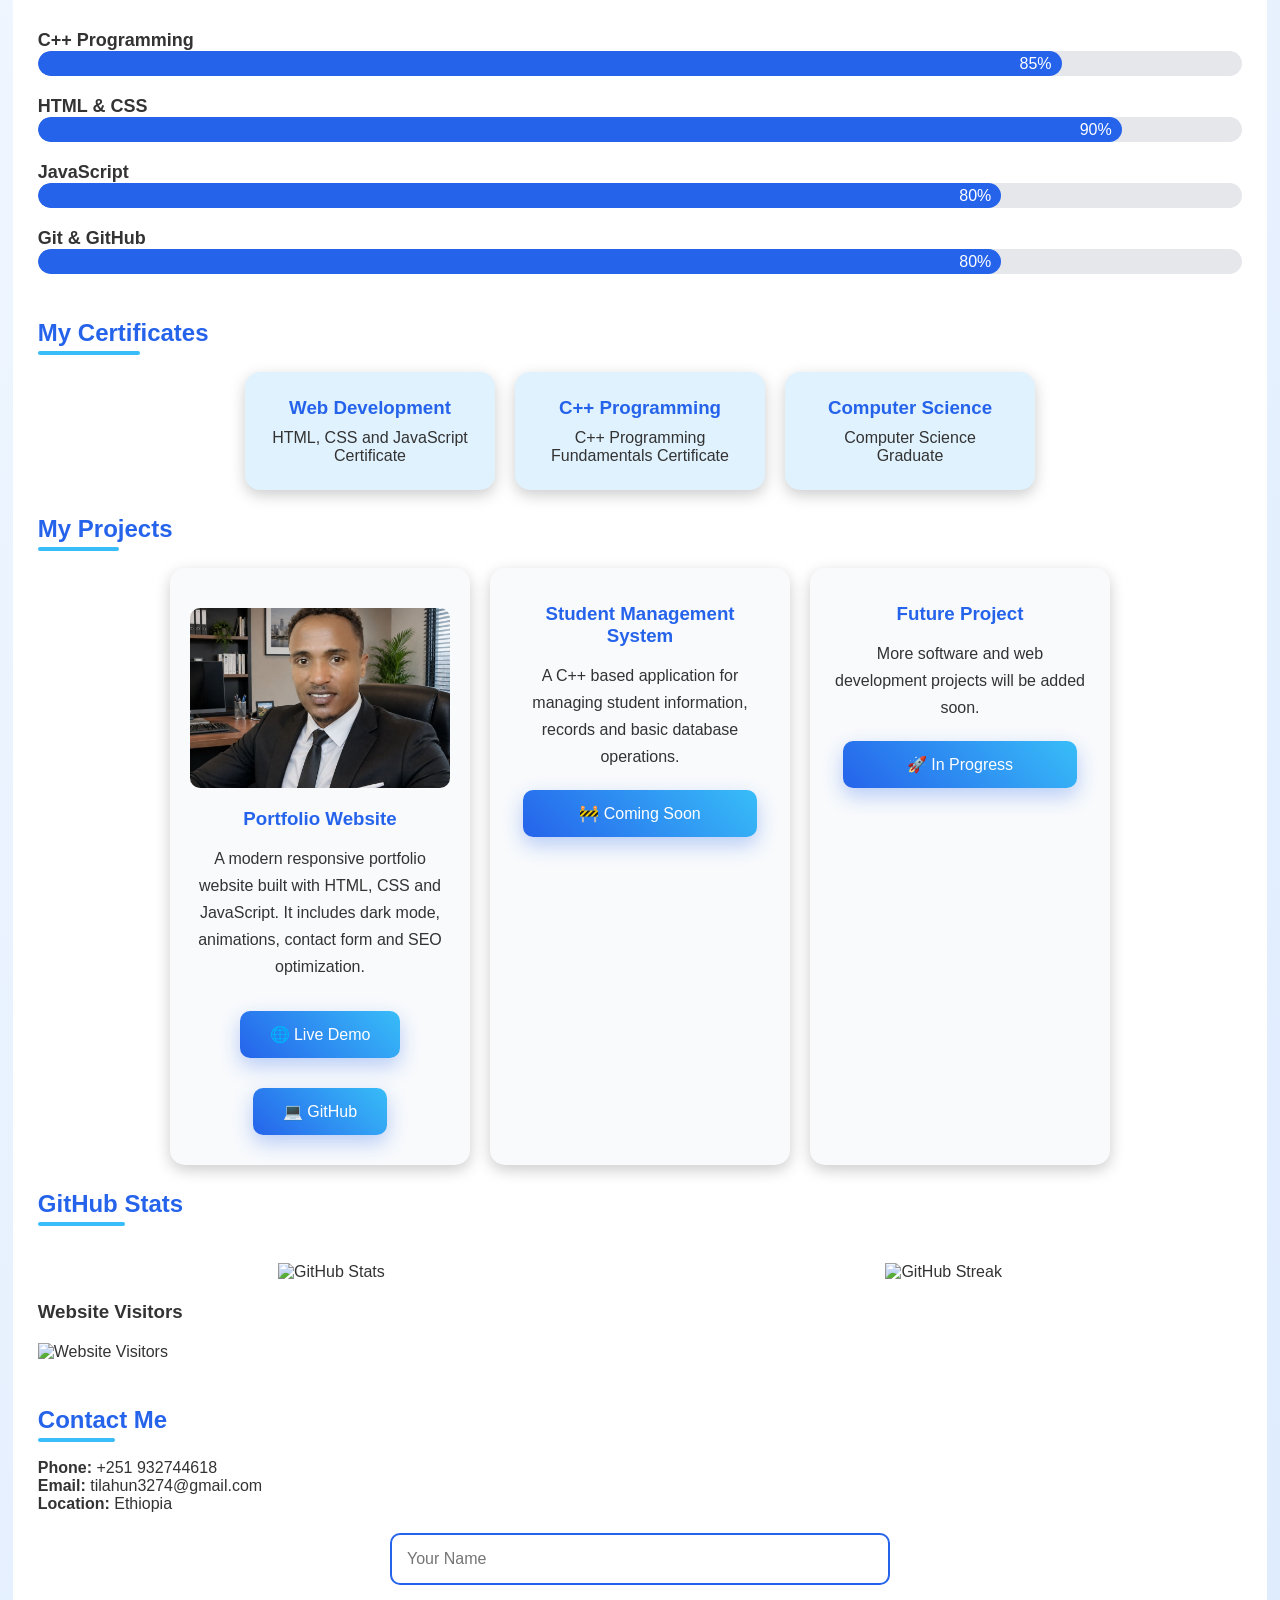
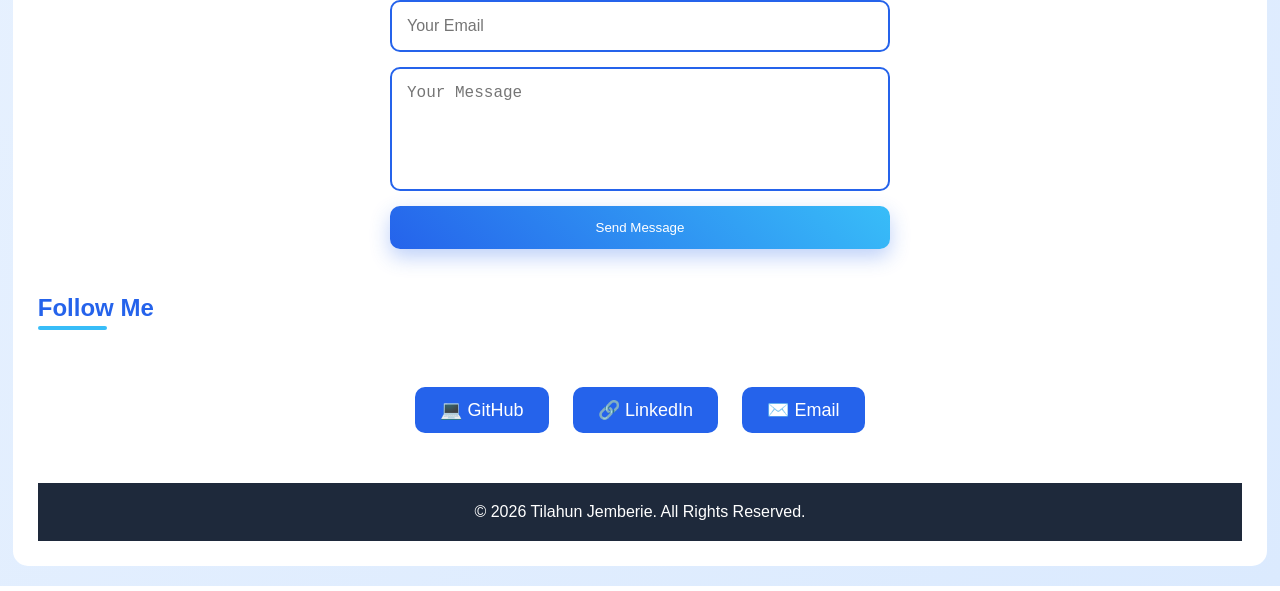
==== commit 40c3e9ae: "Update Portfolio" ====
--- a/index.html
+++ b/index.html
@@ -283,45 +283,84 @@
 
 <div class="projects-container">
 
-    <div class="project-card">
-
-        <img src="images/myphoto1.jpg" alt="Portfolio Project">
-
-        <h3>Portfolio Website</h3>
-
-        <p>
-        A personal website created using HTML, CSS and JavaScript.
-        </p>
-
-        <a href="https://tilahunjemberie.github.io/myportfolio/" class="btn" target="_blank">
-View Project
-</a>
- <a href="https://github.com/TilahunJemberie/myportfolio" class="btn" target="_blank">
-        GitHub Code
-    </a>
-
-
-    </div>
-
-
-    <div class="project-card">
-
-        <h3>Student Management System</h3>
-
-        <p>
-        A C++ application for managing student information.
-        </p>
-
-       <a href="#" class="btn">
-Coming Soon
-</a>
-
-    </div>
-
-</div>
-
-
-</section> 
+
+<div class="project-card">
+
+<img src="images/myphoto1.jpg" 
+alt="Portfolio Website"
+loading="lazy">
+
+<h3>Portfolio Website</h3>
+
+<p>
+A modern responsive portfolio website built with HTML, CSS and JavaScript.
+It includes dark mode, animations, contact form and SEO optimization.
+</p>
+
+<div class="project-buttons">
+
+<a href="https://tilahunjemberie.github.io/myportfolio/" 
+class="btn"
+target="_blank">
+🌐 Live Demo
+</a>
+
+
+<a href="https://github.com/TilahunJemberie/myportfolio"
+class="btn"
+target="_blank">
+💻 GitHub
+</a>
+
+</div>
+
+</div>
+
+
+
+<div class="project-card">
+
+
+<h3>Student Management System</h3>
+
+<p>
+A C++ based application for managing student information,
+records and basic database operations.
+</p>
+
+
+<a href="#" class="btn">
+🚧 Coming Soon
+</a>
+
+
+</div>
+
+
+
+<div class="project-card">
+
+
+<h3>Future Project</h3>
+
+
+<p>
+More software and web development projects will be added soon.
+</p>
+
+
+<a href="#" class="btn">
+🚀 In Progress
+</a>
+
+
+</div>
+
+
+
+</div>
+
+</section>
 <section id="github">
 
 <h2>GitHub Stats</h2>
--- a/style.css
+++ b/style.css
@@ -681,4 +681,42 @@
 }
 
 
+}
+.project-buttons{
+
+display:flex;
+gap:10px;
+justify-content:center;
+flex-wrap:wrap;
+
+}
+
+
+.project-buttons .btn{
+
+width:auto;
+
+}
+
+
+.project-card p{
+
+margin-bottom:20px;
+line-height:1.7;
+
+}
+
+
+.project-card img{
+
+height:180px;
+object-fit:cover;
+
+}
+
+
+.project-card:hover img{
+
+transform:scale(1.05);
+
 }
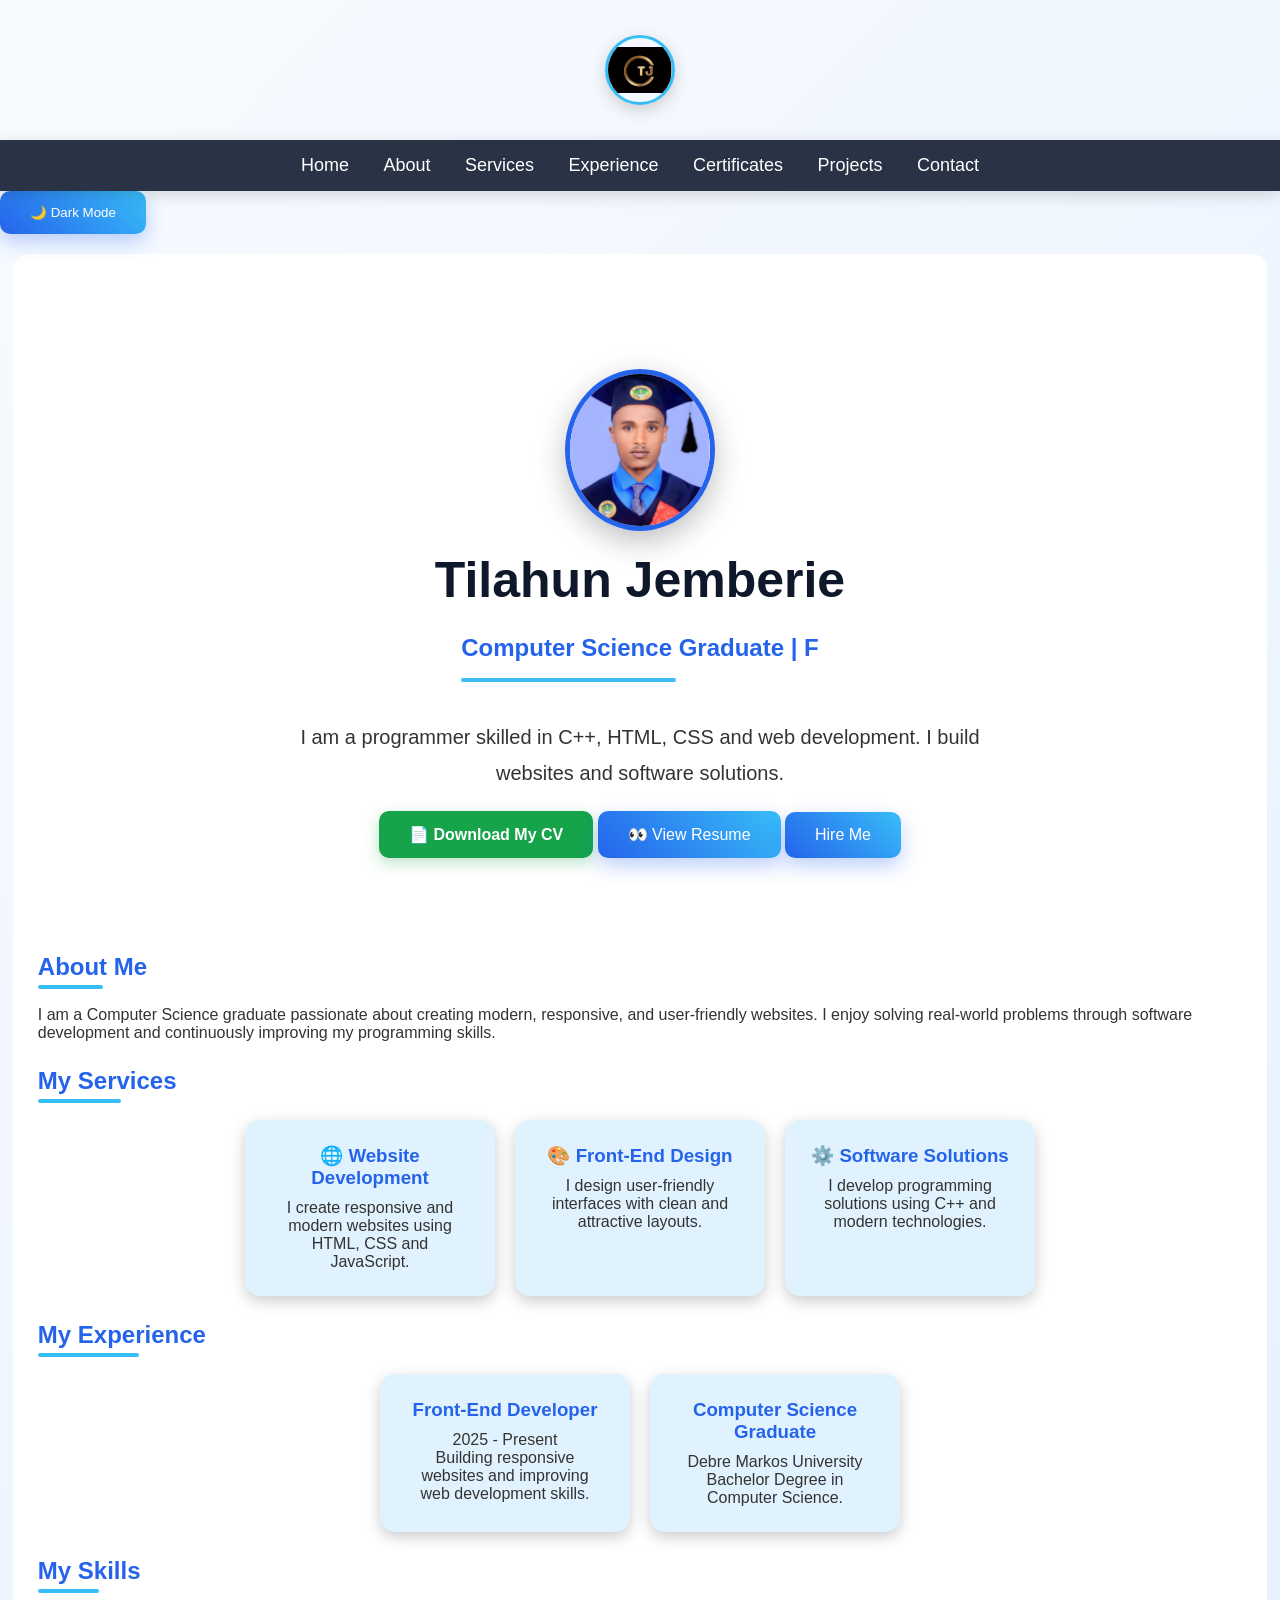
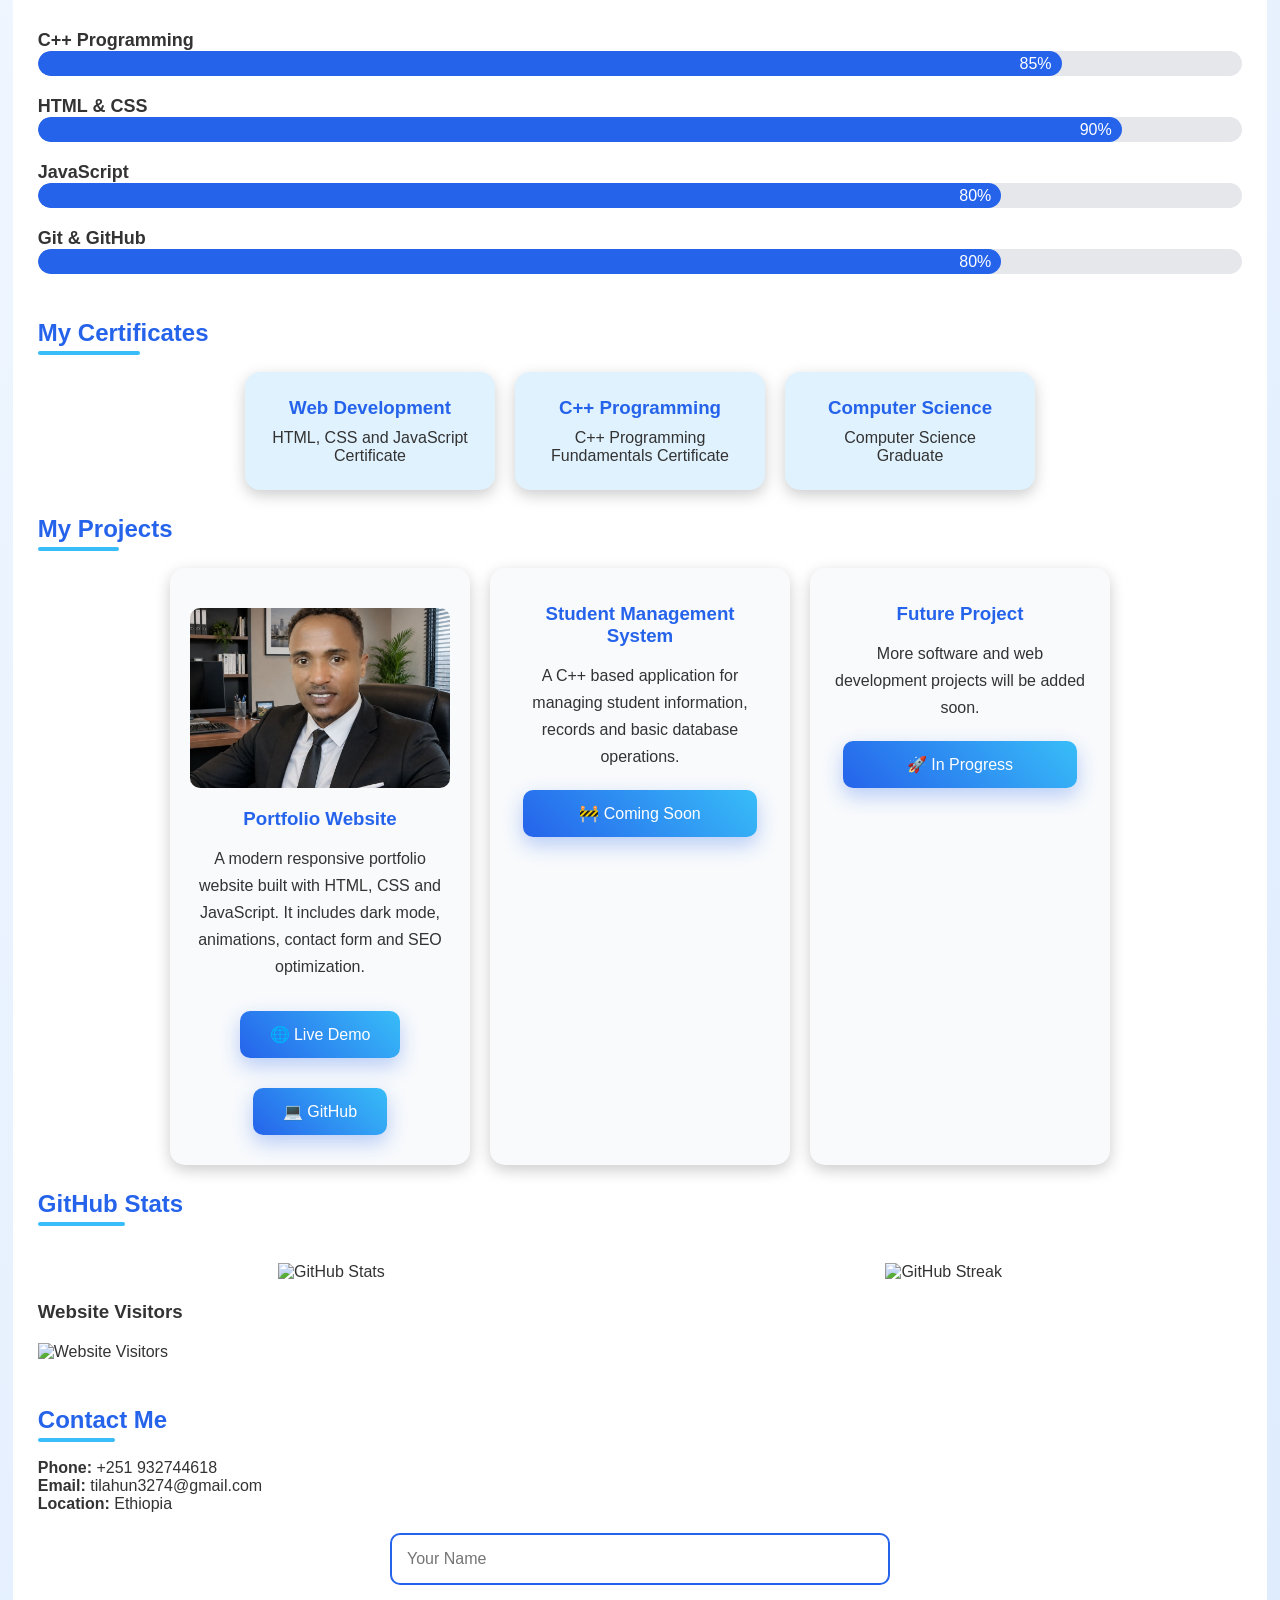
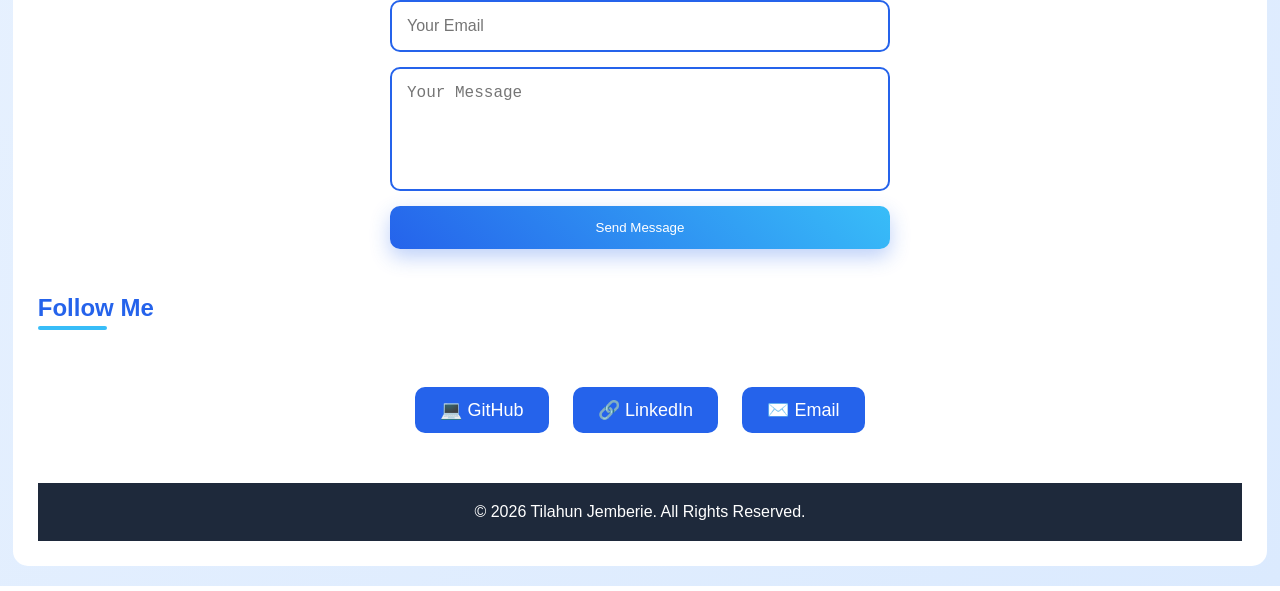
==== commit 161cd7a6: "Update Portfolio" ====
--- a/index.html
+++ b/index.html
@@ -31,28 +31,51 @@
 <meta name="twitter:title" content="Tilahun Jemberie Portfolio">
 <meta name="twitter:description" content="Front-End Developer Portfolio">
 <meta name="twitter:image" content="https://tilahunjemberie.github.io/myportfolio/images/TJ-logo.PNG">
-
+<meta name="google-site-verification" content="YOUR_VERIFICATION_CODE">
+
+<meta name="application-name" content="Tilahun Jemberie Portfolio">
+
+<meta name="theme-color" content="#2563eb">
+
+<meta property="og:locale" content="en_US">
+
+<meta property="og:site_name" content="Tilahun Jemberie Portfolio">
 <link rel="icon" type="image/png" href="images/TJ-logo.PNG">
  <script type="application/ld+json">
+
 {
-  "@context":"https://schema.org",
-  "@type":"Person",
-  "name":"Tilahun Jemberie",
-  "url":"https://tilahunjemberie.github.io/myportfolio/",
-  "jobTitle":"Front-End Developer",
-  "alumniOf":"Debre Markos University",
-  "knowsAbout":[
-    "HTML",
-    "CSS",
-    "JavaScript",
-    "C++",
-    "Web Development"
-  ],
-  "sameAs":[
-    "https://github.com/tilahunjemberie",
-    "https://www.linkedin.com/in/tilahunjemberie"
-  ]
+ "@context":"https://schema.org",
+ "@type":"Person",
+
+ "name":"Tilahun Jemberie",
+
+ "url":"https://tilahunjemberie.github.io/myportfolio/",
+
+ "jobTitle":"Front-End Developer",
+
+ "description":
+ "Computer Science graduate and Front-End Developer specializing in HTML, CSS, JavaScript and C++.",
+
+ "alumniOf":{
+ "@type":"CollegeOrUniversity",
+ "name":"Debre Markos University"
+ },
+
+ "knowsAbout":[
+ "HTML",
+ "CSS",
+ "JavaScript",
+ "C++",
+ "Responsive Web Development"
+ ],
+
+ "sameAs":[
+ "https://github.com/TilahunJemberie",
+ "https://www.linkedin.com/in/tilahunjemberie"
+ ]
+
 }
+
 </script>
 <link rel="stylesheet" href="style.css">
 
@@ -101,7 +124,8 @@
 
 <section id="home" class="hero">
 
-<img src="images/myphoto.jpg" alt="Tilahun Jemberie" width="150">
+<img src="images/myphoto.jpg" alt="Tilahun Jemberie Front-End Developer"
+loading="lazy" width="150">
 
 <h1>Tilahun Jemberie</h1>
 
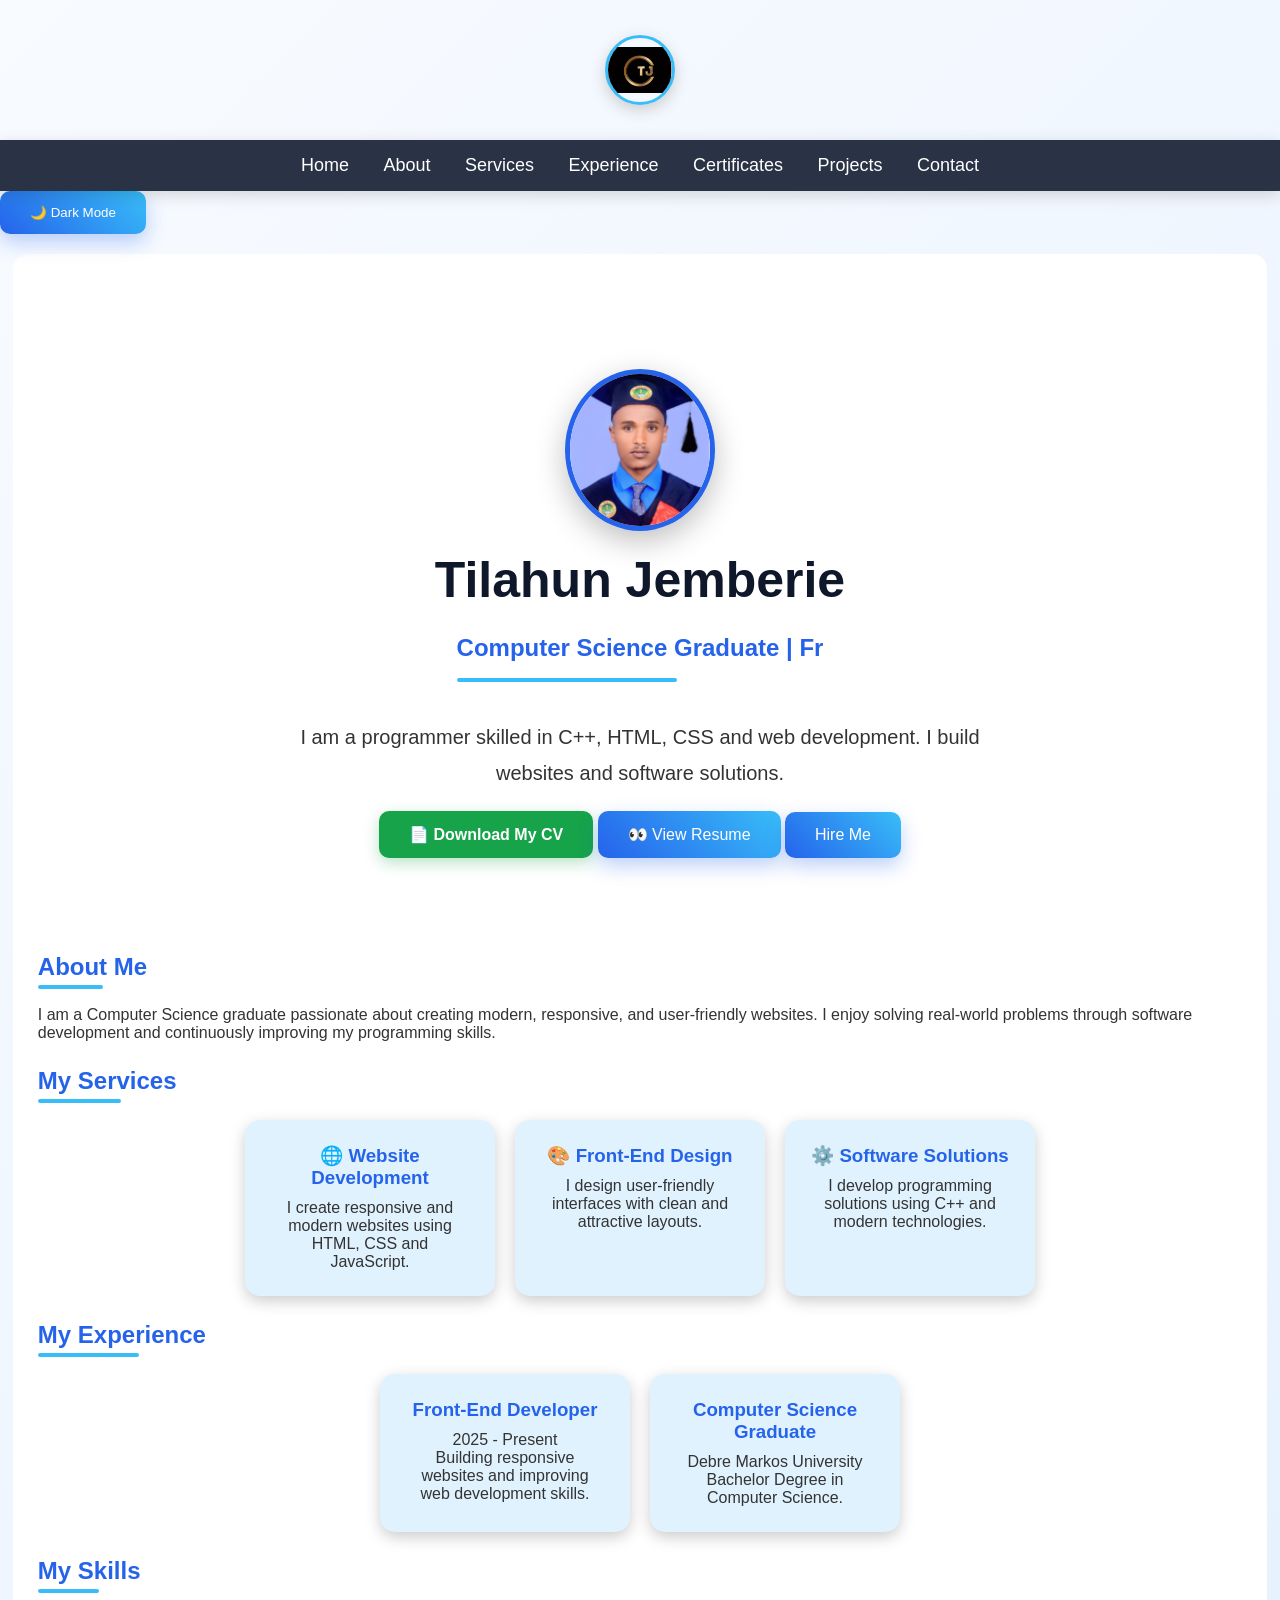
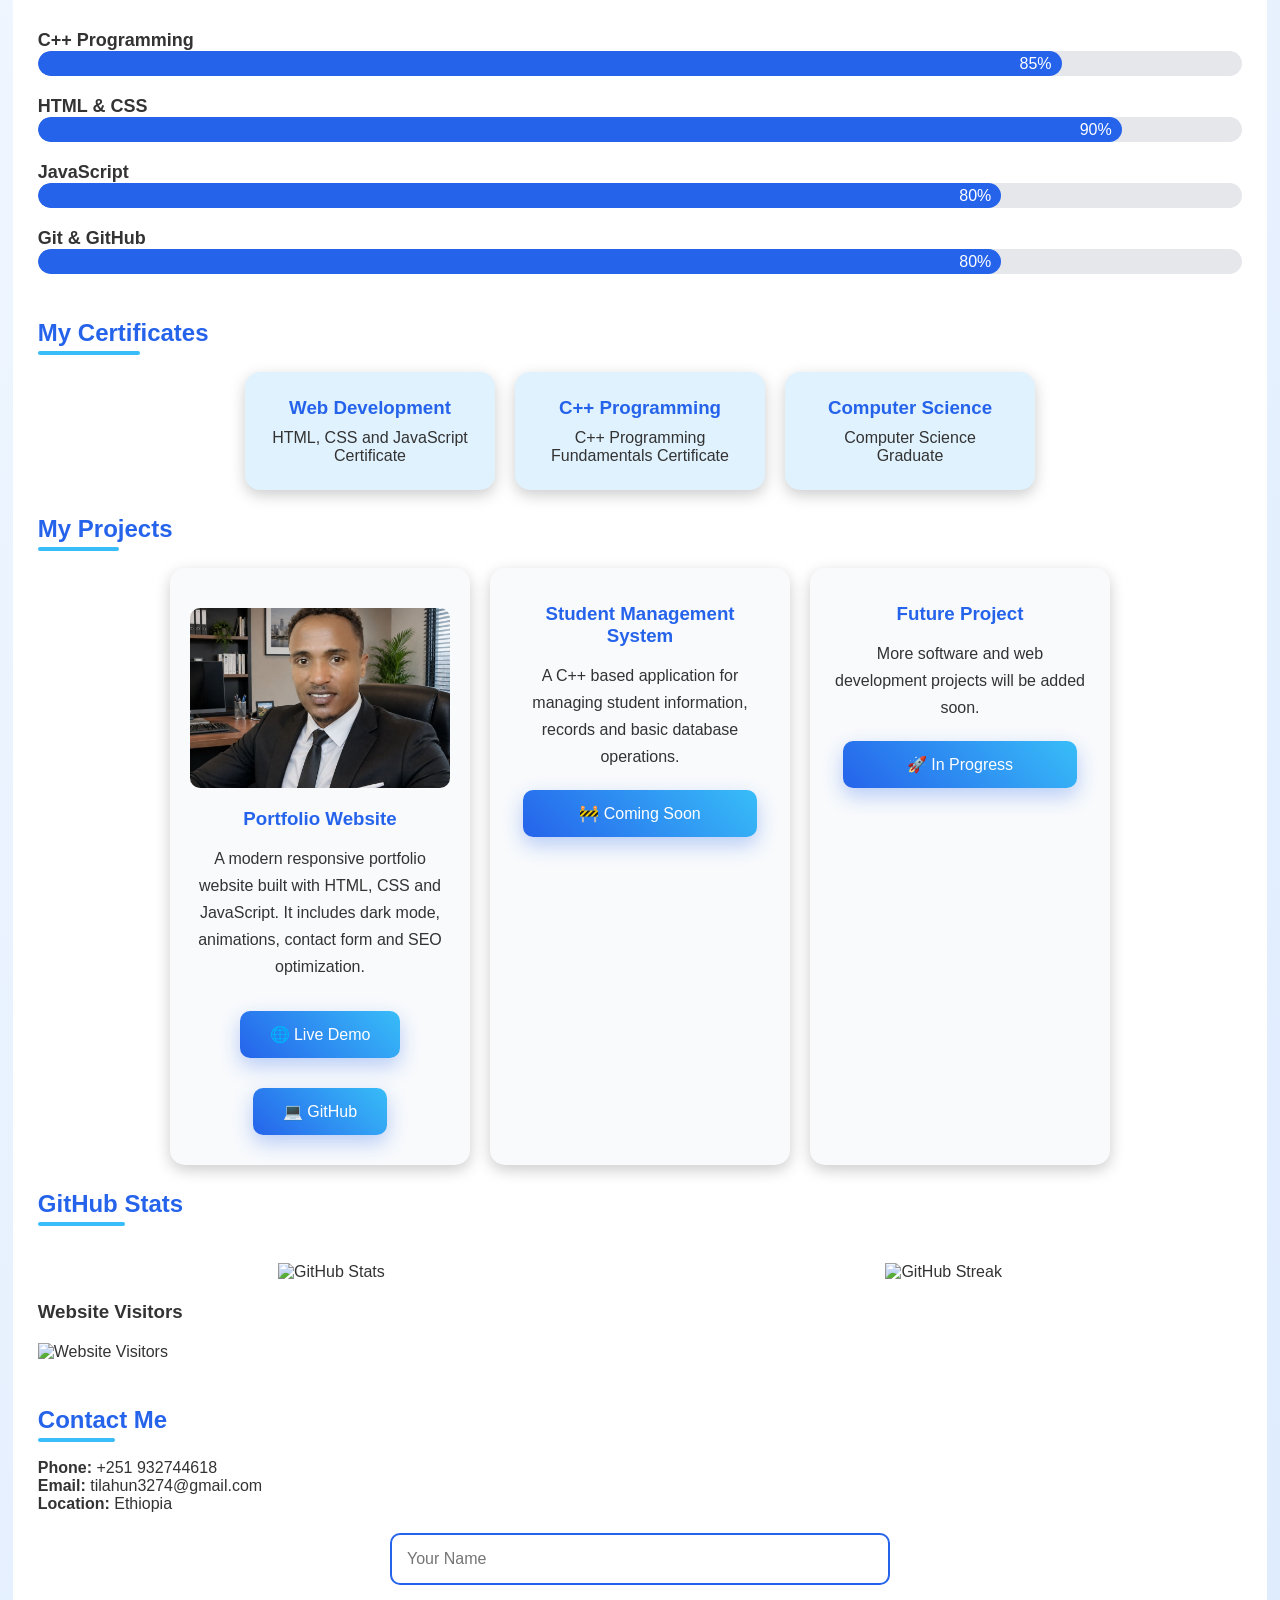
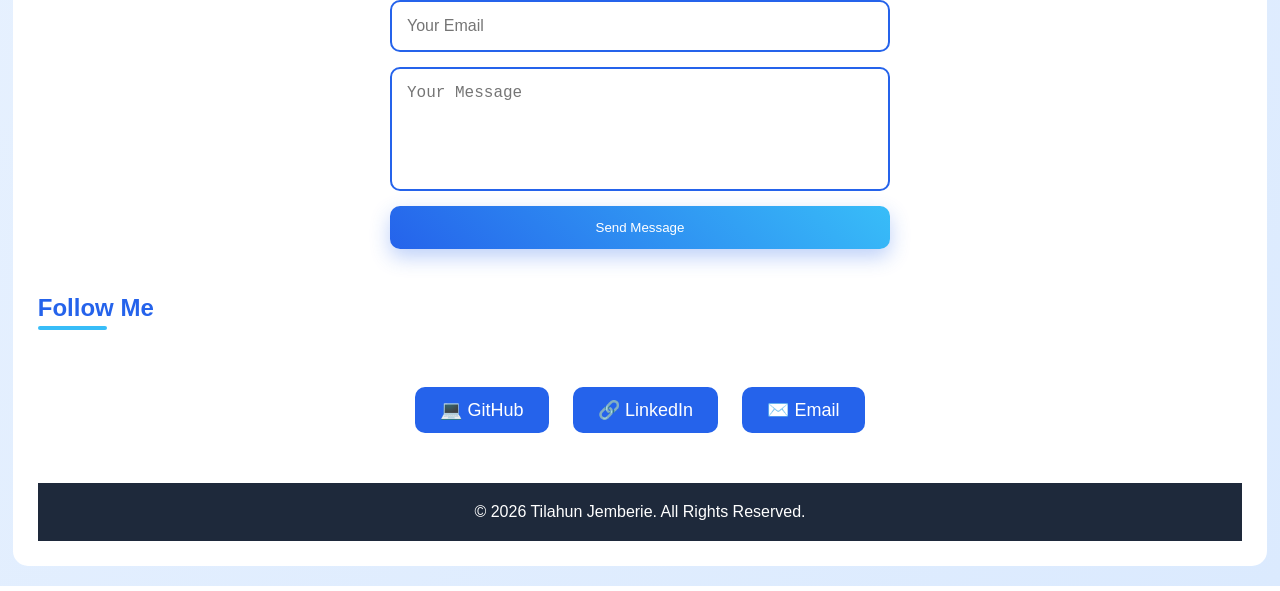
==== commit fc72f8a4: "Update Portfolio" ====
--- a/index.html
+++ b/index.html
@@ -99,7 +99,11 @@
 <body>
 <div id="loader"></div>
 <header class="top-logo">
-    <img src="./images/TJ-logo.PNG" class="logo" alt="TJ Logo">
+    <img 
+src="./images/TJ-logo.PNG"
+class="logo"
+alt="TJ Logo"
+loading="lazy">
 </header>
 <button class="menu-btn" onclick="toggleMenu()">
 ☰
@@ -124,8 +128,12 @@
 
 <section id="home" class="hero">
 
-<img src="images/myphoto.jpg" alt="Tilahun Jemberie Front-End Developer"
-loading="lazy" width="150">
+<img 
+src="images/myphoto.jpg" 
+alt="Tilahun Jemberie Front-End Developer"
+width="150"
+height="150"
+loading="lazy">
 
 <h1>Tilahun Jemberie</h1>
 
@@ -310,8 +318,9 @@
 
 <div class="project-card">
 
-<img src="images/myphoto1.jpg" 
-alt="Portfolio Website"
+<img 
+src="images/myphoto1.jpg"
+alt="Portfolio Website Project"
 loading="lazy">
 
 <h3>Portfolio Website</h3>
@@ -473,6 +482,5 @@
 <p>© 2026 Tilahun Jemberie. All Rights Reserved.</p>
 </footer>
 
-<script src="script.js"></script>
-</body>
+<script src="script.js" defer></script></body>
 </html>
--- a/style.css
+++ b/style.css
@@ -1,3 +1,7 @@
+ img{
+    max-width:100%;
+    height:auto;
+}
 *{
     margin:0;
     padding:0;
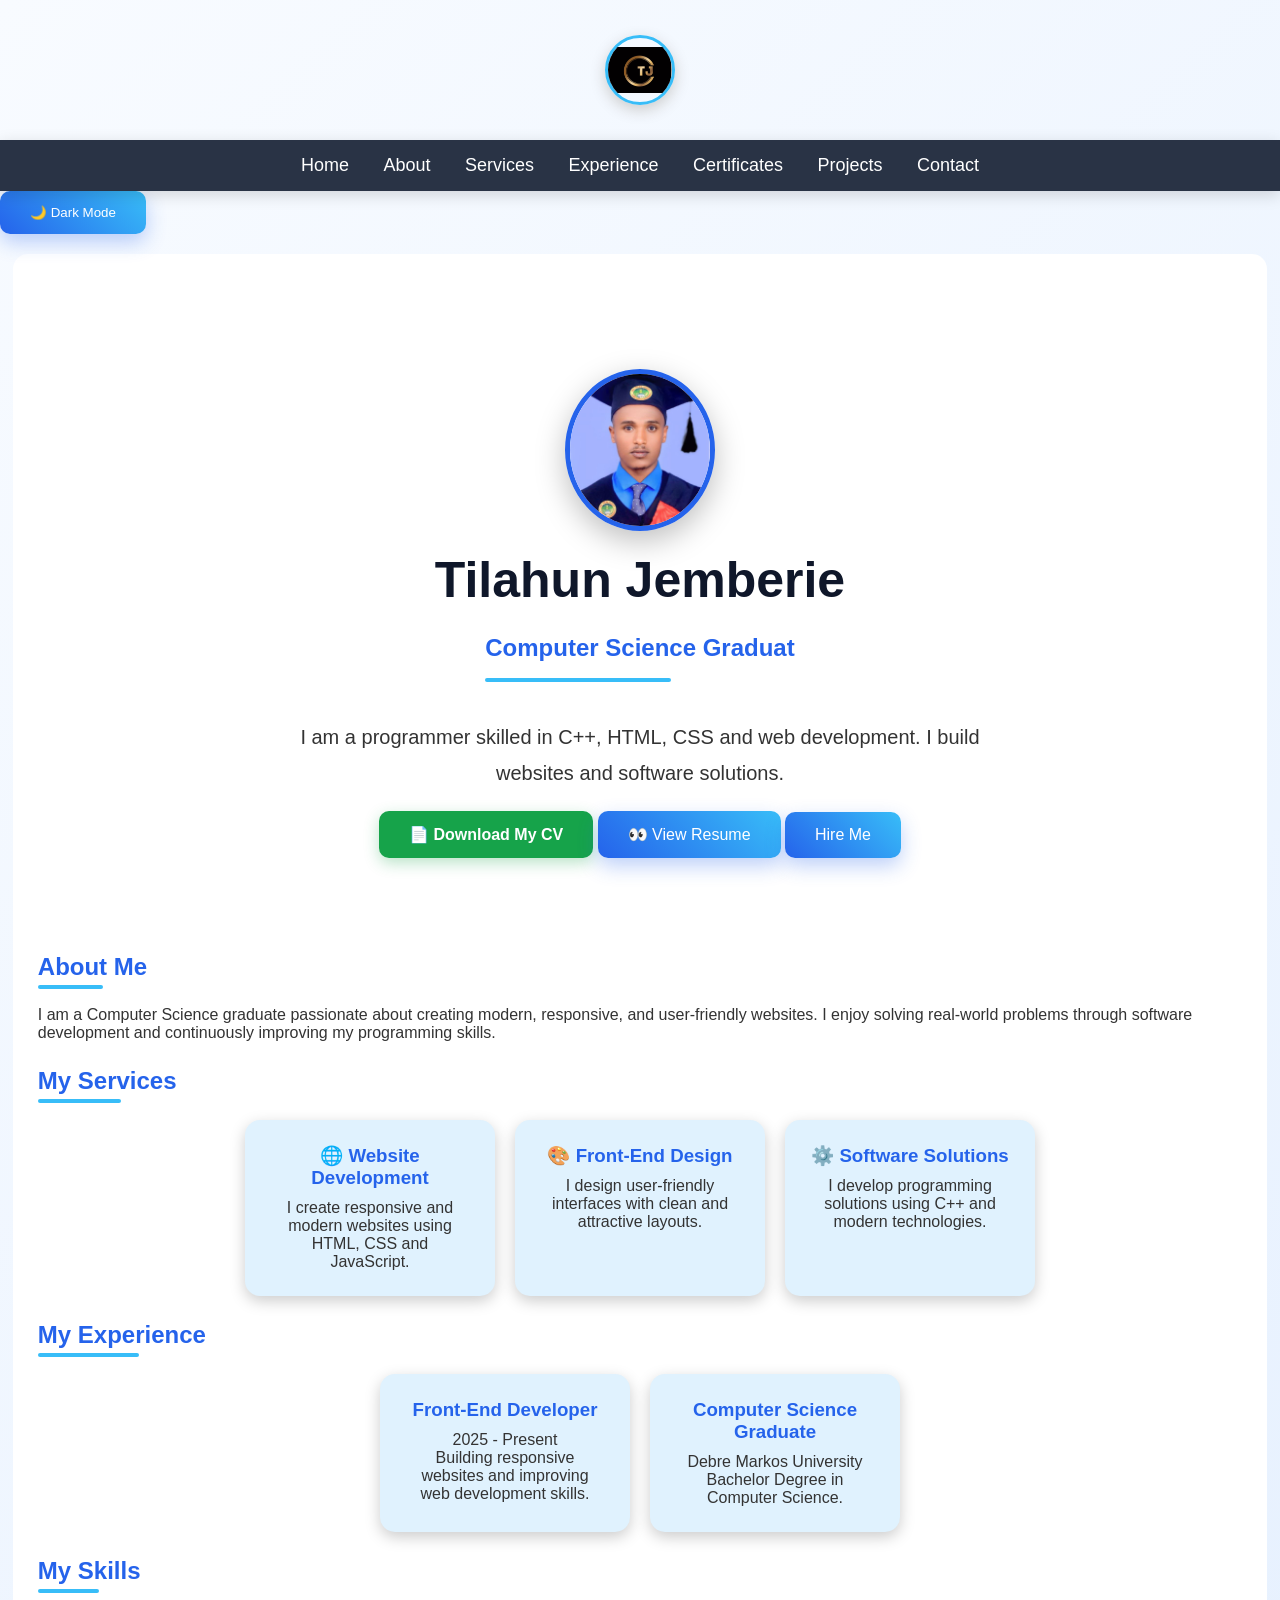
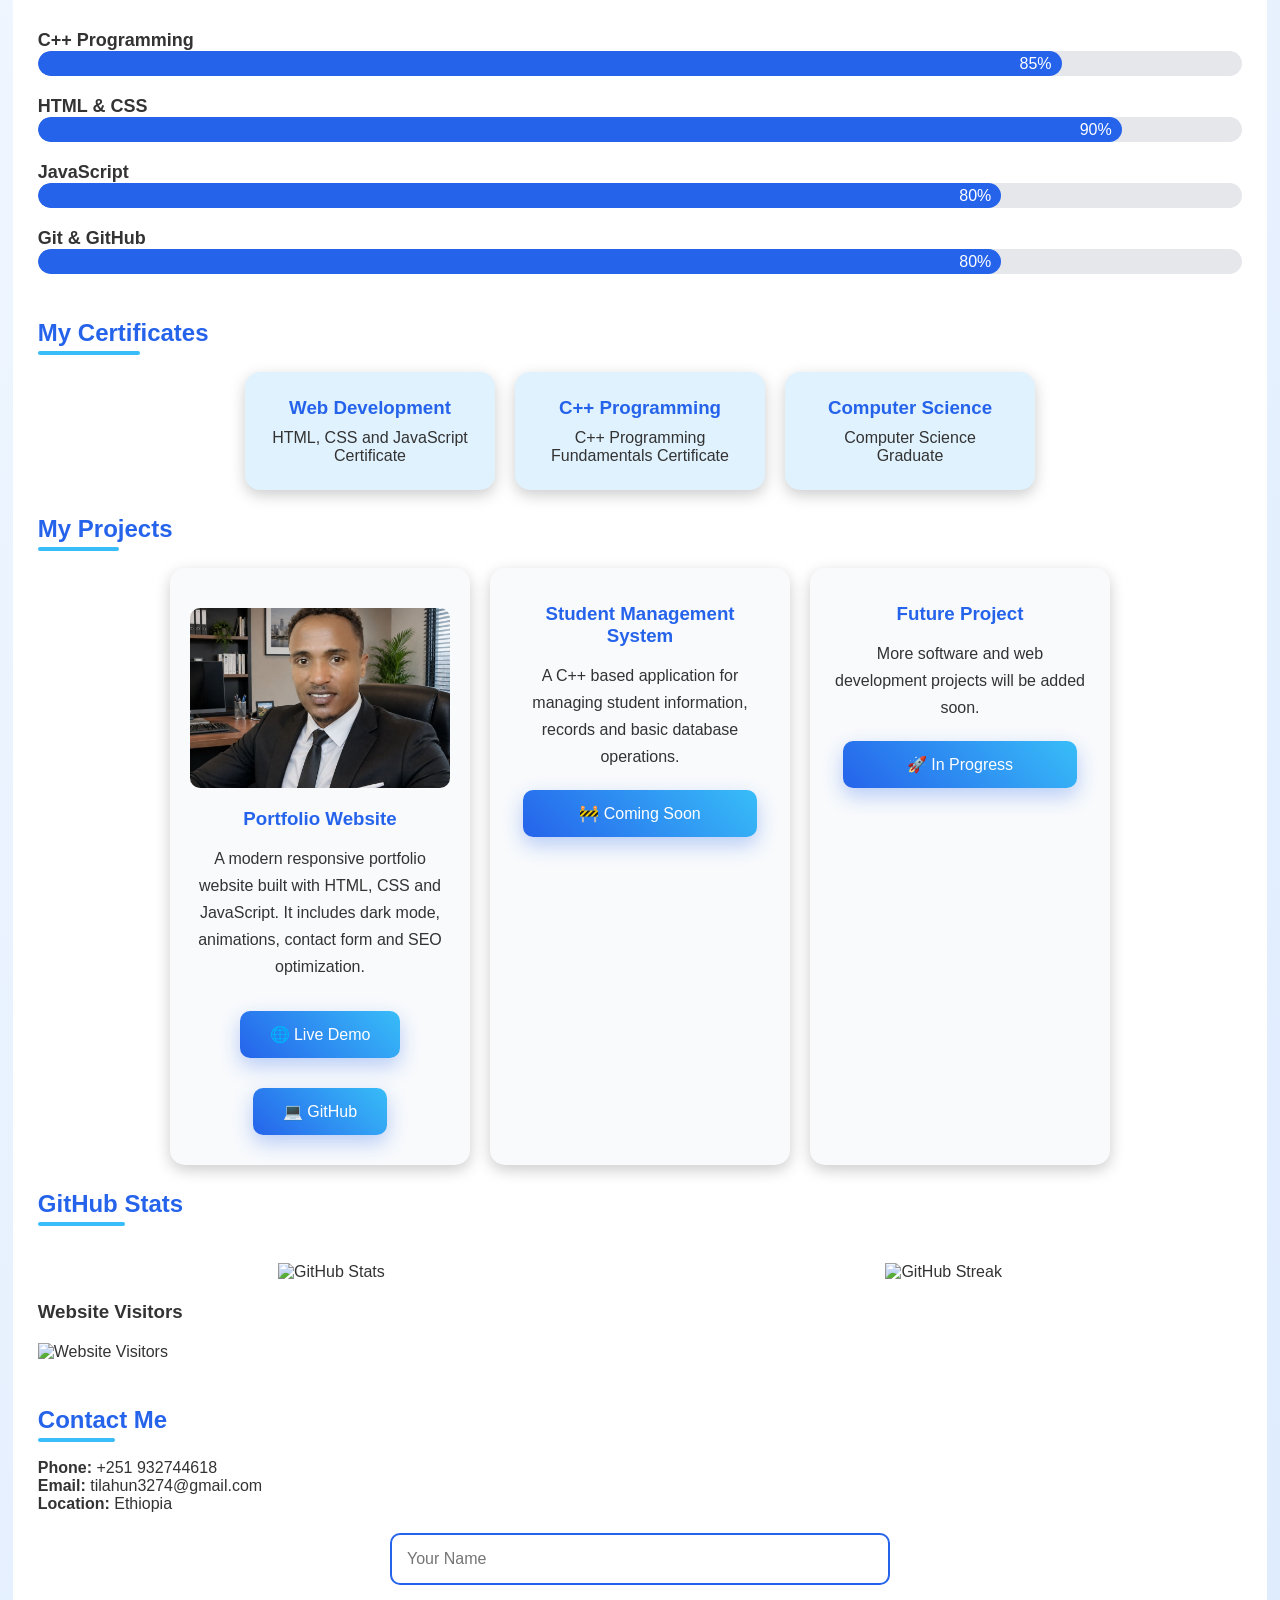
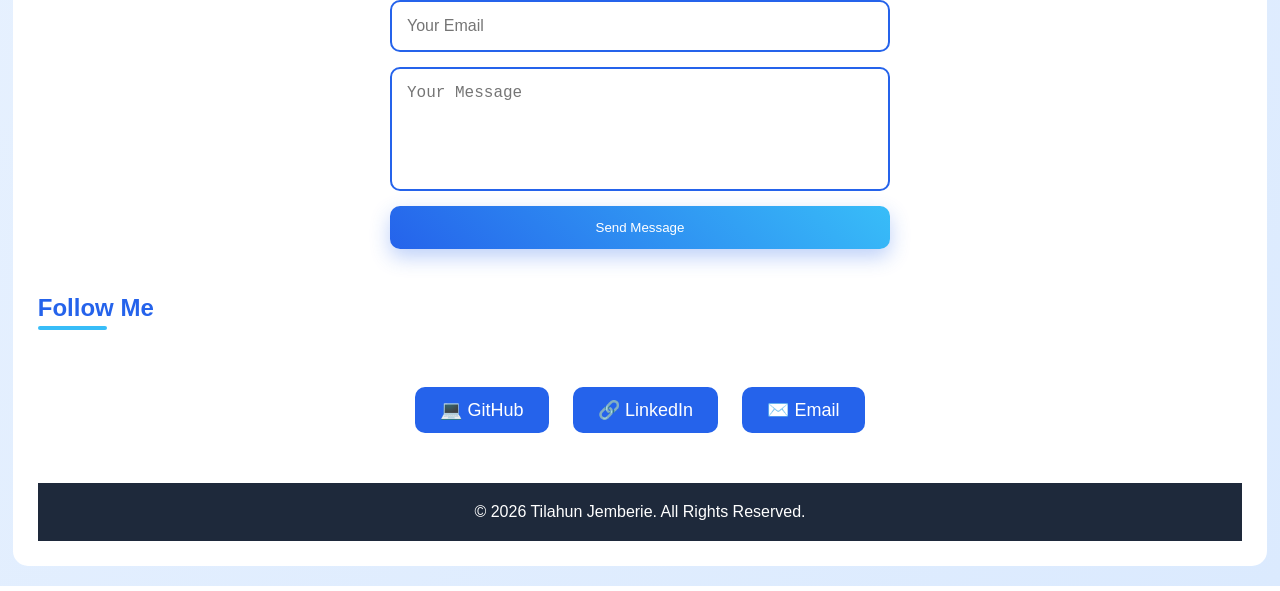
==== commit 85504469: "Update Portfolio" ====
--- a/index.html
+++ b/index.html
@@ -41,6 +41,7 @@
 
 <meta property="og:site_name" content="Tilahun Jemberie Portfolio">
 <link rel="icon" type="image/png" href="images/TJ-logo.PNG">
+<link rel="manifest" href="manifest.json">
  <script type="application/ld+json">
 
 {
